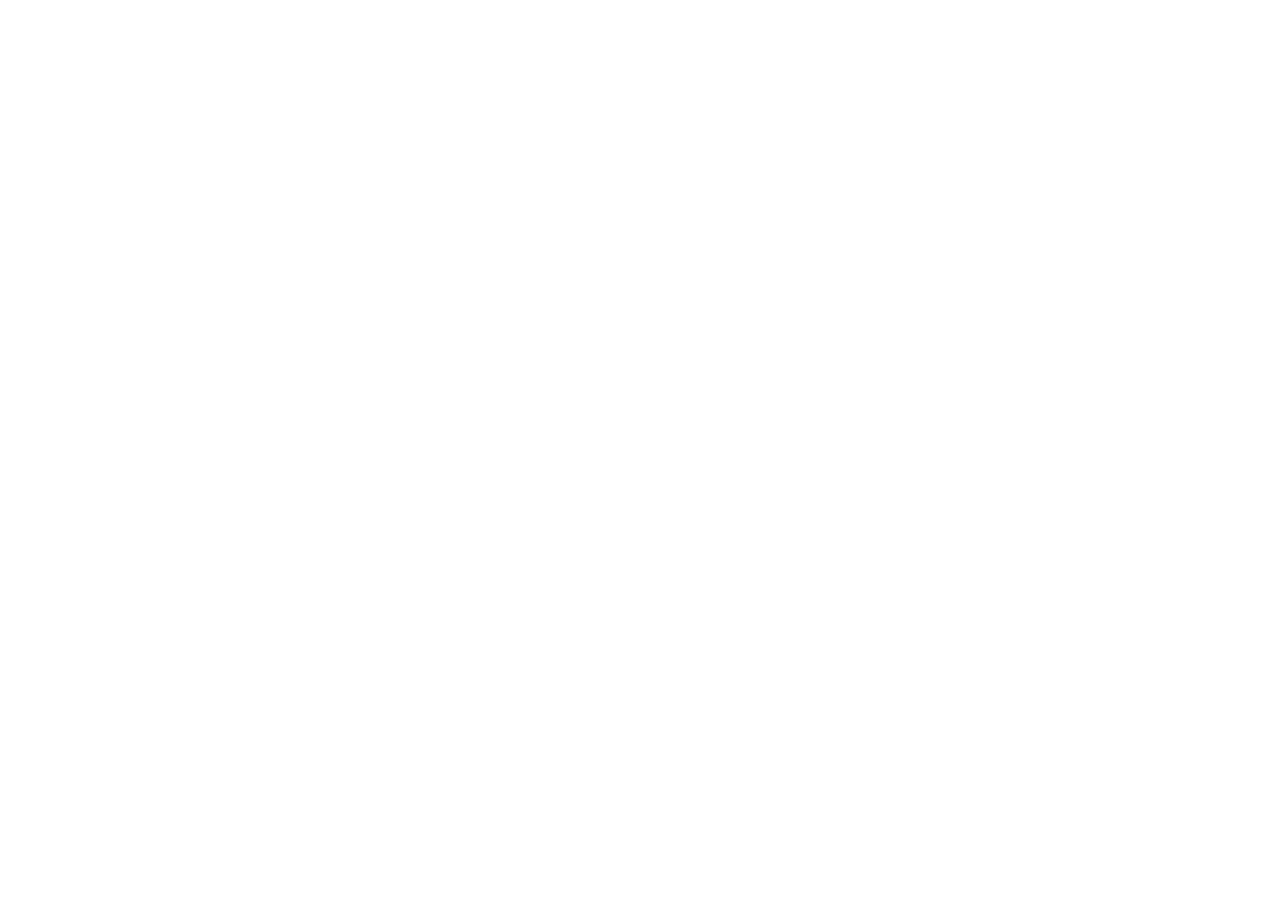
==== index.html @ 8705aab5 "first commit" ====
<!DOCTYPE html>
<html lang="en">
<head>
    <meta charset="UTF-8">
    <meta name="viewport" content="width=device-width, initial-scale=1.0">
    <title>HomeWork1</title>
</head>
<body>
    
</body>
</html>
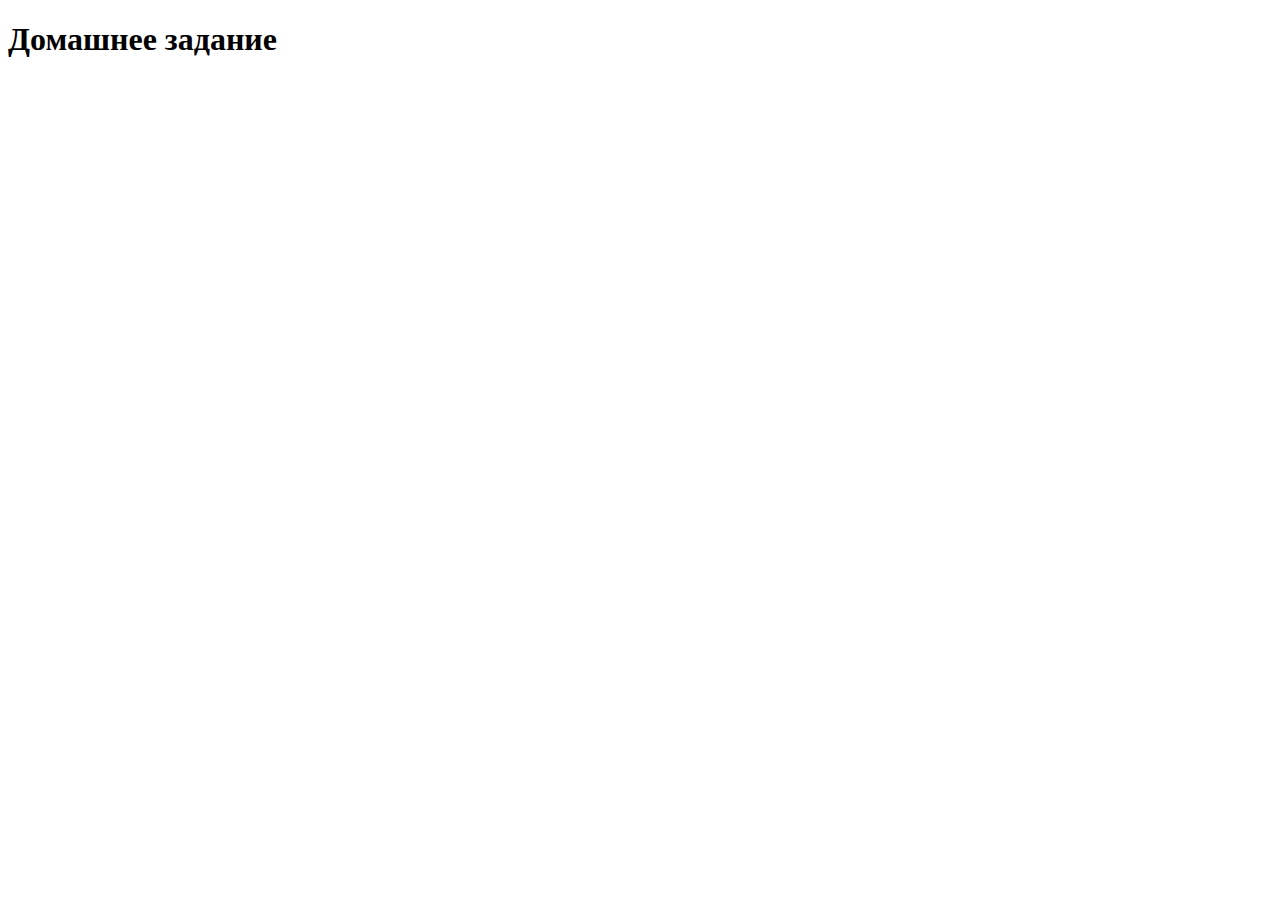
==== commit 201de04c: "Changed the file index.html" ====
--- a/index.html
+++ b/index.html
@@ -6,6 +6,6 @@
     <title>HomeWork1</title>
 </head>
 <body>
-    
+    <h1>Домашнее задание </h1>
 </body>
 </html>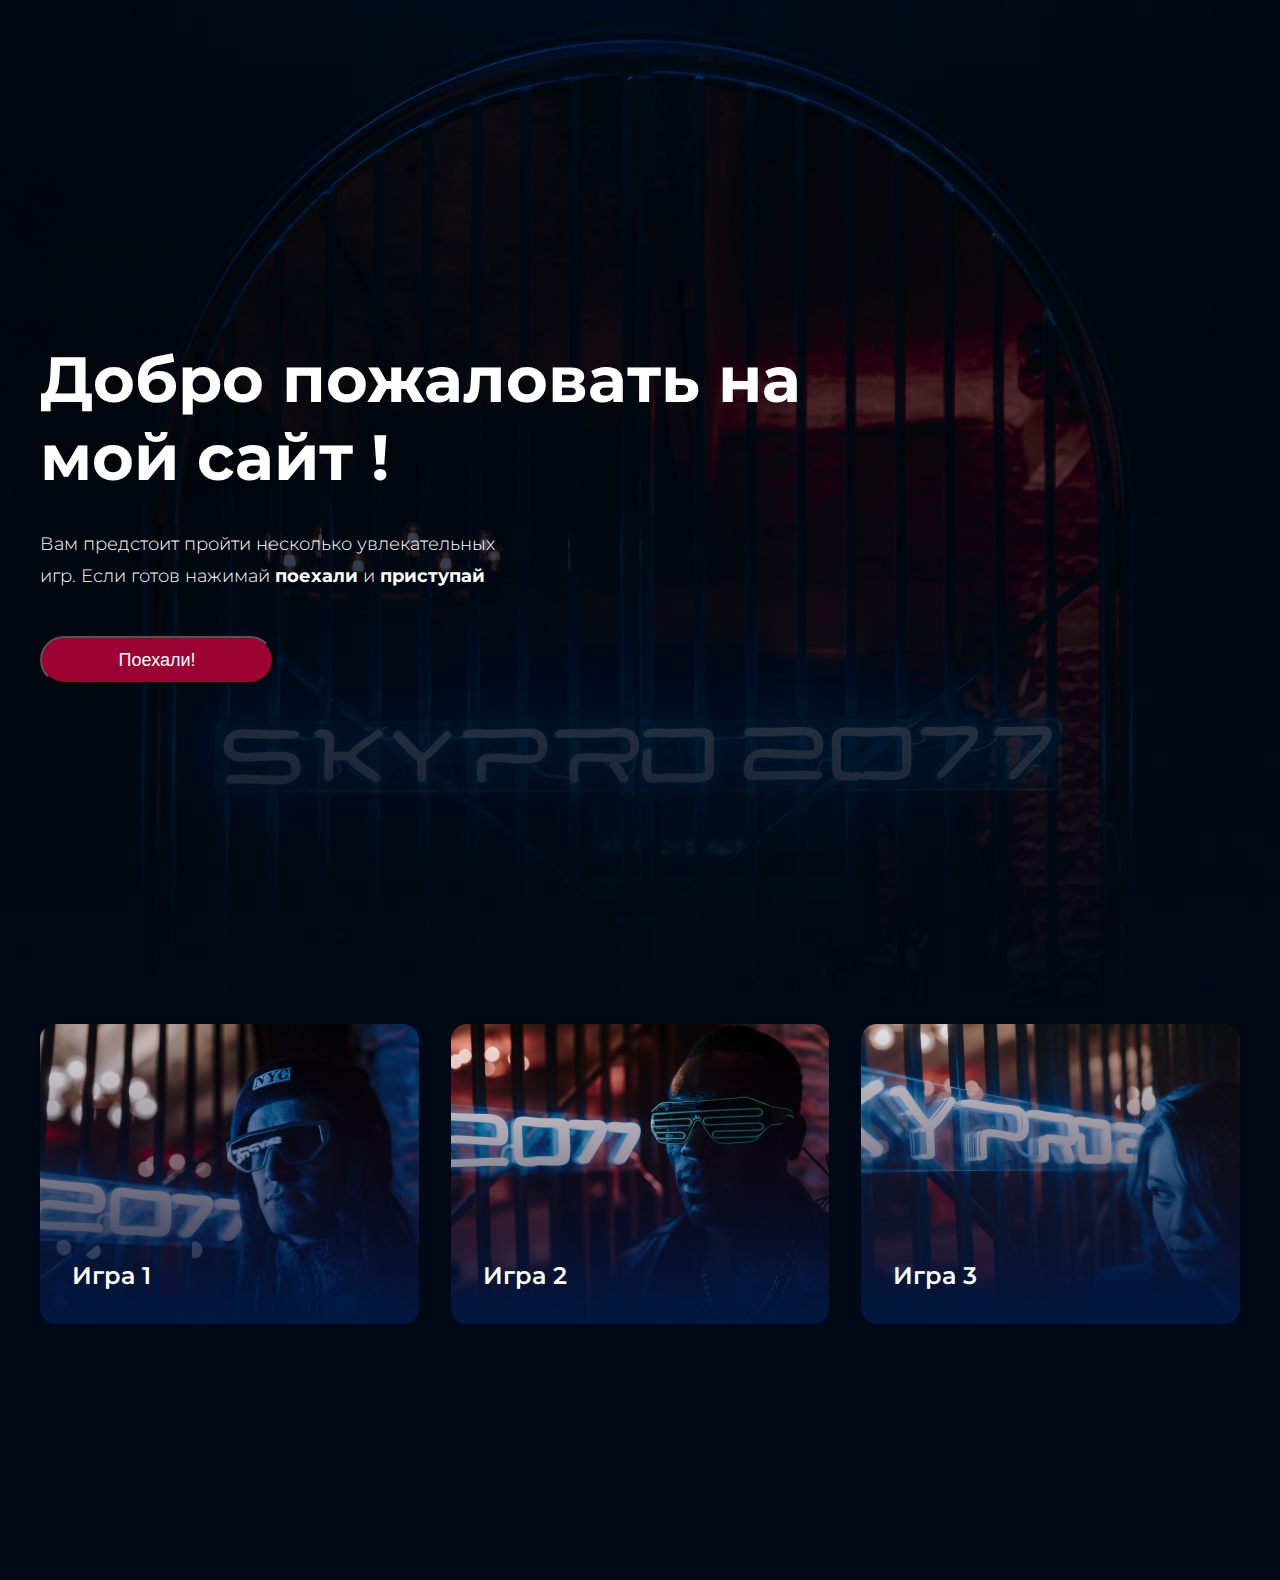
==== commit 74461b48: "Готовый проект" ====
--- a/index.html
+++ b/index.html
@@ -1,11 +1,48 @@
 <!DOCTYPE html>
 <html lang="en">
-<head>
-    <meta charset="UTF-8">
-    <meta name="viewport" content="width=device-width, initial-scale=1.0">
-    <title>HomeWork1</title>
-</head>
-<body>
-    <h1>Домашнее задание </h1>
-</body>
-</html>+  <head>
+    <meta charset="UTF-8" />
+    <meta name="viewport" content="width=device-width, initial-scale=1.0" />
+    <title>HW-1</title>
+    <link rel="preconnect" href="https://fonts.googleapis.com" />
+    <link rel="preconnect" href="https://fonts.gstatic.com" crossorigin />
+    <link
+      href="https://fonts.googleapis.com/css2?family=Montserrat:wght@300;400;600;700&display=swap"
+      rel="stylesheet"
+    />
+    <link rel="stylesheet" href="style.css" />
+  </head>
+  <body>
+    <header class="header center">
+      <h1 class="header__title">Добро пожаловать на мой сайт !</h1>
+      <p class="header__text">
+        Вам предстоит пройти несколько увлекательных игр. Если готов нажимай
+        <a class="header__text-link" href="#">поехали</a> и
+        <a class="header__text-link" href="#">приступай</a>
+      </p>
+      <button class="header__buttom">Поехали!</button>
+    </header>
+    <main class="main center">
+      <div class="main__img-box">
+        <div class="main__img-first">Игра 1</div>
+        <div class="main__img-second">Игра 2</div>
+        <div class="main__img-third">Игра 3</div>
+        <!-- <img
+          class="main__img"
+          src="img/MainCarts/Play1.png"
+          alt="Картинка первая"
+        />
+        <img
+          class="main__img"
+          src="img/MainCarts/Play2.png"
+          alt="Картинка вторая"
+        />
+        <img
+          class="main__img"
+          src="img/MainCarts/Play3.png"
+          alt="Картинка третья"
+        /> -->
+      </div>
+    </main>
+  </body>
+</html>
--- a/style.css
+++ b/style.css
@@ -0,0 +1,122 @@
+* {
+  margin: 0;
+  padding: 0;
+}
+
+a {
+  text-decoration: none;
+}
+
+body {
+  font-family: "Montserrat", sans-serif;
+}
+
+.center {
+  padding-left: calc(50% - 600px);
+  padding-right: calc(50% - 600px);
+}
+
+.header {
+  height: 1024px;
+  background-image: url(img/HeaderBackGround.jpg);
+  background-position: center;
+  background-size: cover;
+  background-repeat: no-repeat;
+  display: flex;
+  flex-direction: column;
+  justify-content: center;
+}
+.header__title {
+  color: #fff;
+  font-size: 64px;
+  font-weight: 700;
+  width: 778px;
+  padding-bottom: 32px;
+}
+.header__text {
+  color: #fff;
+  font-size: 18px;
+  font-weight: 300;
+  line-height: 32px;
+  width: 481px;
+  padding-bottom: 44px;
+}
+.header__text-link {
+  color: white;
+  font-weight: bold;
+}
+.header__buttom {
+  width: 234.063px;
+  height: 48.603px;
+  border-radius: 30px;
+  background: #9c0332;
+  color: #fff;
+  font-size: 18px;
+  font-weight: 400;
+}
+
+.main {
+  height: 556px;
+  background-image: url(img/MainBackGround.jpg);
+  background-position: center;
+  background-size: cover;
+  background-repeat: no-repeat;
+}
+.main__img-box {
+  display: flex;
+  gap: 32px;
+}
+.main__img-first {
+  width: 379px;
+  height: 300px;
+  display: flex;
+  box-sizing: border-box;
+  padding-left: 32px;
+  padding-bottom: 32px;
+  flex-direction: column;
+  justify-content: flex-end;
+  background-image: url(img/MainCarts/Play1.png);
+  background-position: center;
+  background-size: cover;
+  background-repeat: no-repeat;
+  color: #fff;
+  font-size: 24px;
+  font-weight: 600;
+  line-height: 32px; /* 133.333% */
+}
+.main__img-second {
+  width: 379px;
+  height: 300px;
+  display: flex;
+  box-sizing: border-box;
+  padding-left: 32px;
+  padding-bottom: 32px;
+  flex-direction: column;
+  justify-content: flex-end;
+  background-image: url(img/MainCarts/Play2.png);
+  background-position: center;
+  background-size: cover;
+  background-repeat: no-repeat;
+  color: #fff;
+  font-size: 24px;
+  font-weight: 600;
+  line-height: 32px; /* 133.333% */
+}
+.main__img-third {
+  width: 379px;
+  height: 300px;
+  display: flex;
+  box-sizing: border-box;
+  padding-left: 32px;
+  padding-bottom: 32px;
+  flex-direction: column;
+  justify-content: flex-end;
+  background-image: url(img/MainCarts/Play3.png);
+  background-position: center;
+  background-size: cover;
+  background-repeat: no-repeat;
+  color: #fff;
+  font-size: 24px;
+  font-weight: 600;
+  line-height: 32px; /* 133.333% */
+}/*# sourceMappingURL=style.css.map */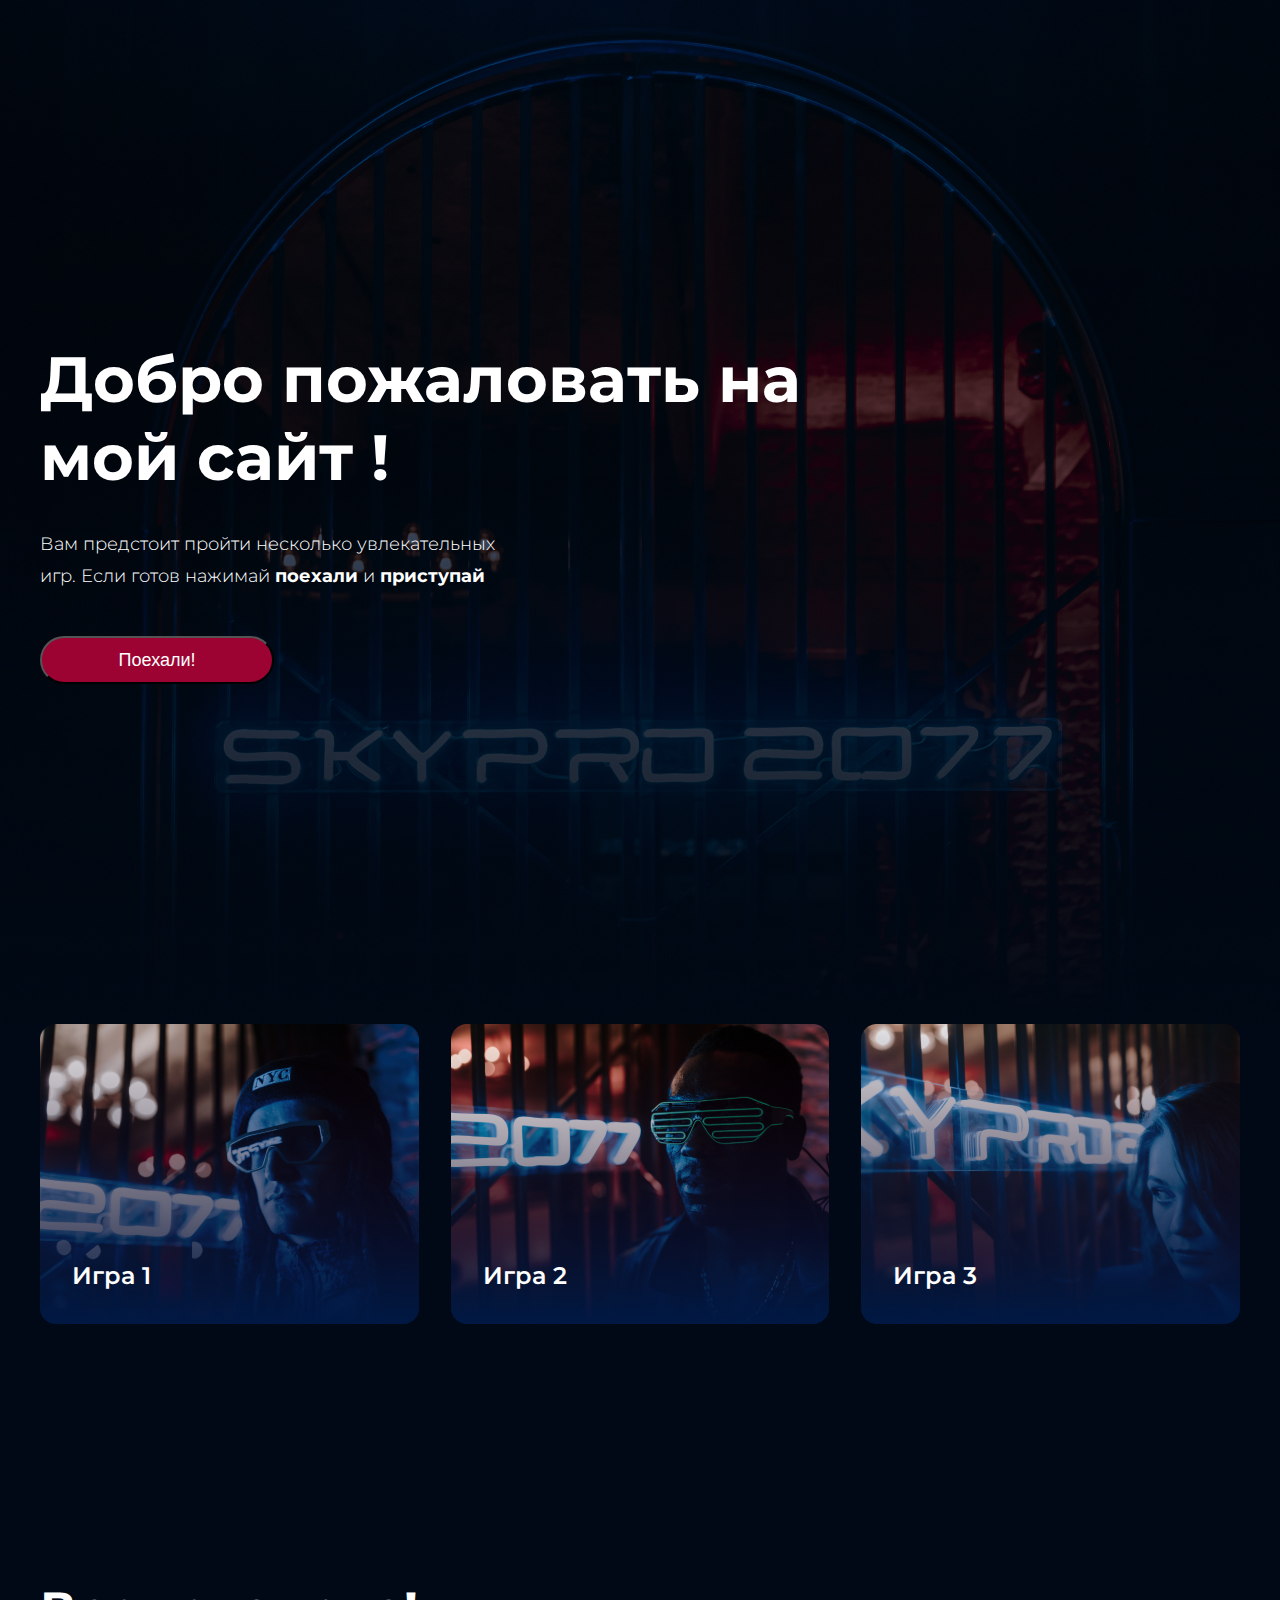
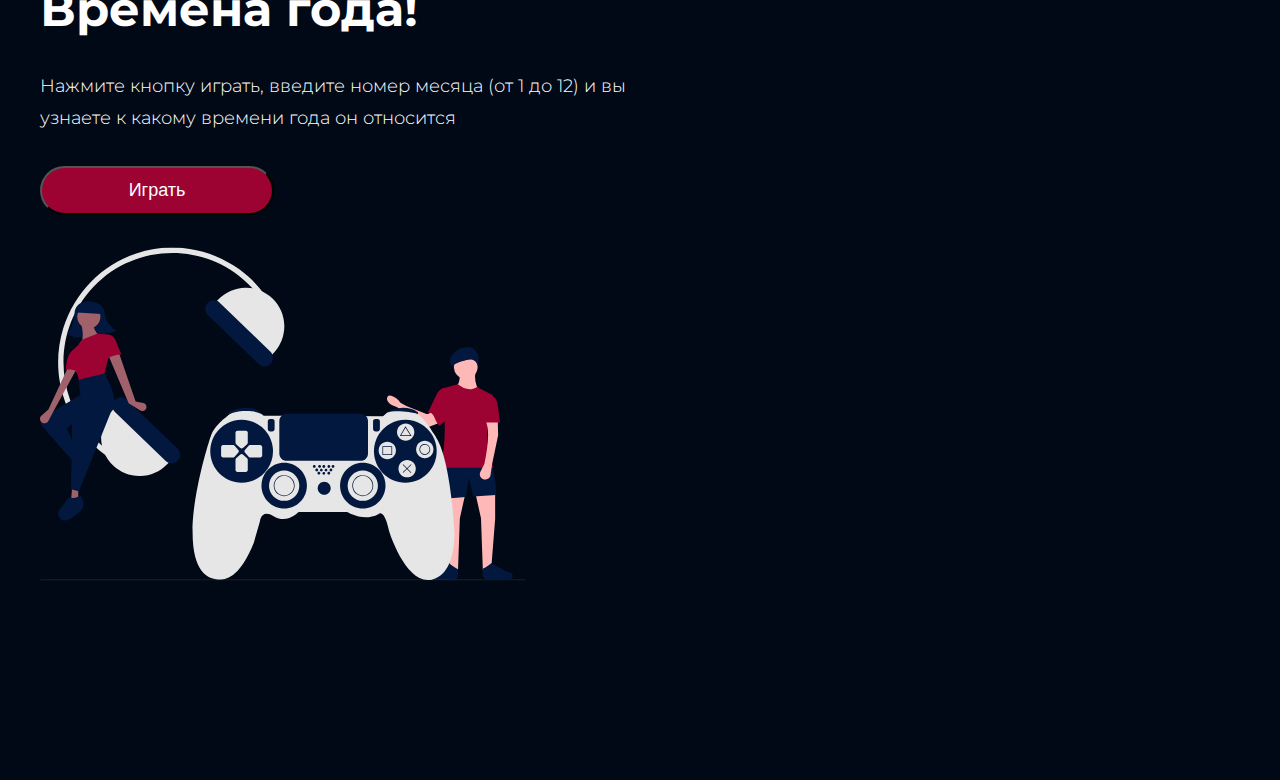
==== commit f12b169d: "Домашнее задание 5" ====
--- a/index.html
+++ b/index.html
@@ -27,22 +27,336 @@
         <div class="main__img-first">Игра 1</div>
         <div class="main__img-second">Игра 2</div>
         <div class="main__img-third">Игра 3</div>
-        <!-- <img
-          class="main__img"
-          src="img/MainCarts/Play1.png"
-          alt="Картинка первая"
-        />
-        <img
-          class="main__img"
-          src="img/MainCarts/Play2.png"
-          alt="Картинка вторая"
-        />
-        <img
-          class="main__img"
-          src="img/MainCarts/Play3.png"
-          alt="Картинка третья"
-        /> -->
       </div>
     </main>
+    <section class="middle center">
+      <div class="middle__box">
+        <h2 class="middle__box-header">Времена года!</h2>
+        <p class="middle__box-text">
+          Нажмите кнопку играть, введите номер месяца (от 1 до 12) и вы <br />
+          узнаете к какому времени года он относится
+        </p>
+        <button class="header__buttom">Играть</button>
+        <div class="middle__img">
+          <svg
+            width="485"
+            height="334"
+            viewBox="0 0 485 334"
+            fill="none"
+            xmlns="http://www.w3.org/2000/svg"
+          >
+            <g clip-path="url(#clip0_700_26)">
+              <path
+                d="M416.377 139.54C423.062 146.577 430.52 147.7 438.752 142.909C435.298 137.353 434.475 131.309 435.396 124.942H419.36C420.071 130.537 419.88 135.746 416.377 139.54Z"
+                fill="#FFB8B8"
+              />
+              <path
+                d="M442.854 323.699L451.431 319.208L455.16 271.671V246.592L435.396 246.218L440.989 271.297L442.854 323.699Z"
+                fill="#FFB8B8"
+              />
+              <path
+                d="M417.992 323.699L409.415 319.208L405.686 271.671V246.592L425.45 246.218L419.856 271.297L417.992 323.699Z"
+                fill="#FFB8B8"
+              />
+              <path
+                d="M404.817 251.832L425.7 249.961L429.056 230.871L433.158 249.587L455.906 248.089C456.403 238.994 455.141 229.634 452.177 220.016L402.206 218.893L404.817 251.832Z"
+                fill="#03183F"
+              />
+              <path
+                d="M383.111 180.14L357.991 160.724C357.73 160.523 357.443 160.358 357.138 160.233L353.487 158.742C350.555 157.545 344.969 153.561 347.693 149.46C349.89 146.153 358.297 152.077 359.331 154.271C359.658 154.962 360.194 155.531 360.863 155.898L365.968 158.706C366.092 158.774 366.22 158.835 366.351 158.888L385.787 166.795C386.326 167.015 386.909 167.102 387.488 167.049C388.067 166.997 388.625 166.806 389.116 166.494L392.639 164.251C393.141 163.932 393.712 163.74 394.304 163.693C394.896 163.645 395.49 163.743 396.036 163.978C396.581 164.213 397.062 164.577 397.435 165.041C397.809 165.504 398.065 166.051 398.18 166.636L399.344 172.535C399.512 173.385 399.375 174.266 398.957 175.024C398.539 175.781 397.868 176.366 397.062 176.675L386.641 180.661C386.058 180.885 385.427 180.954 384.808 180.863C384.19 180.772 383.606 180.523 383.111 180.14Z"
+                fill="#FFB8B8"
+              />
+              <path
+                d="M387.777 165.994C394.732 164.122 394.002 173.875 399.308 178.67L409.741 170.403L403.698 141.037C402.077 141.502 400.585 142.339 399.342 143.482C398.098 144.625 397.137 146.043 396.533 147.623L387.777 165.994Z"
+                fill="#9C0332"
+              />
+              <path
+                d="M400.715 220.765H453.296C444.786 197.747 445.615 174.074 452.86 149.95C452.982 149.549 452.961 149.118 452.8 148.732C452.639 148.346 452.349 148.028 451.98 147.833L436.887 139.915C430.963 143.784 424.596 142.595 417.869 137.294L401.46 141.786C405.927 168.713 406.054 195.087 400.715 220.765Z"
+                fill="#9C0332"
+              />
+              <path
+                d="M413.862 332.491L391.95 333.423C390.996 333.464 390.06 333.149 389.324 332.539C388.587 331.928 388.102 331.066 387.96 330.118C387.818 329.161 388.036 328.184 388.574 327.381C389.111 326.577 389.928 326.003 390.865 325.773L394.582 324.858L409.19 316.36C411.354 318.609 414.334 320.511 417.977 322.131L418.02 328.106C418.028 329.235 417.599 330.323 416.824 331.141C416.048 331.959 414.986 332.443 413.862 332.491Z"
+                fill="#03183F"
+              />
+              <path
+                d="M484.783 333.5H0.176254V332.298H485L484.783 333.5Z"
+                fill="#3F3D56"
+                fill-opacity="0.4"
+              />
+              <path
+                d="M446.801 332.157L468.714 333.089C469.668 333.13 470.604 332.815 471.34 332.204C472.077 331.594 472.562 330.732 472.704 329.784C472.846 328.827 472.628 327.85 472.09 327.047C471.553 326.243 470.736 325.669 469.799 325.439L466.082 324.524L451.474 316.026C449.31 318.275 446.33 320.177 442.687 321.797L442.644 327.772C442.636 328.901 443.065 329.989 443.84 330.807C444.616 331.625 445.677 332.109 446.801 332.157Z"
+                fill="#03183F"
+              />
+              <path
+                d="M425.7 131.68C432.291 131.68 437.633 126.317 437.633 119.702C437.633 113.087 432.291 107.724 425.7 107.724C419.109 107.724 413.767 113.087 413.767 119.702C413.767 126.317 419.109 131.68 425.7 131.68Z"
+                fill="#FFB8B8"
+              />
+              <path
+                d="M444.346 217.022L440.403 224.716C440.056 225.395 439.855 226.14 439.814 226.903C439.774 227.665 439.895 228.428 440.169 229.14C440.443 229.852 440.864 230.498 441.404 231.036C441.945 231.573 442.592 231.989 443.305 232.257C444.058 232.541 444.866 232.652 445.668 232.581C446.47 232.511 447.246 232.261 447.939 231.85C448.633 231.438 449.225 230.877 449.674 230.206C450.122 229.535 450.416 228.771 450.532 227.972L452.177 216.648L458.144 188.2L457.771 173.977H445.838C449.908 184.556 447.889 200.16 444.346 217.022Z"
+                fill="#FFB8B8"
+              />
+              <path
+                d="M443.973 175.474H460.008L457.681 157.822C457.365 155.428 456.457 153.152 455.04 151.201C453.622 149.25 451.741 147.686 449.567 146.652L443.973 175.474Z"
+                fill="#9C0332"
+              />
+              <path
+                d="M438.387 113.104C438.625 111.504 438.525 109.872 438.093 108.313C437.661 106.755 436.906 105.305 435.879 104.058C433.843 101.64 430.43 99.6609 424.768 100.595C412.415 102.632 408.853 112.954 410.063 115.55C411.273 118.146 414.983 124.164 414.983 124.164C414.983 124.164 412.26 118.207 415.215 116.994C418.17 115.782 429.605 111.005 433.597 113.157C434.726 113.726 435.686 114.586 436.377 115.649C437.068 116.711 437.466 117.939 437.531 119.206L438.387 113.104Z"
+                fill="#03183F"
+              />
+              <path
+                d="M234.139 63.2548L229.341 65.6983C223.815 54.776 216.493 44.867 207.685 36.3878C164.426 -5.35464 95.3993 -3.98991 53.812 39.43C12.2248 82.8499 13.5844 152.134 56.8429 193.877C65.0762 201.838 74.5085 208.445 84.7924 213.457L82.4453 218.316C66.1449 210.372 51.9618 198.649 41.0677 184.115C30.1737 169.581 22.8815 152.653 19.7936 134.731C16.7058 116.809 17.9109 98.4071 23.3094 81.045C28.708 63.6829 38.145 47.8594 50.8407 34.8818C63.5364 21.9042 79.1264 12.1451 96.3226 6.41078C113.519 0.676456 131.828 -0.868477 149.736 1.90363C167.645 4.67573 184.64 11.6853 199.316 22.3532C213.992 33.0211 225.928 47.041 234.139 63.2548Z"
+                fill="#E6E6E6"
+              />
+              <path
+                d="M71.8174 163.721C64.7602 171.089 60.9081 180.97 61.1087 191.189C61.3092 201.407 65.5459 211.128 72.8867 218.211C80.2275 225.295 90.0711 229.161 100.252 228.96C110.433 228.759 120.117 224.506 127.174 217.138L133.784 210.237L78.4273 156.82L71.8174 163.721Z"
+                fill="#E6E6E6"
+              />
+              <path
+                d="M74.7183 152.9C73.1474 154.544 72.2903 156.746 72.335 159.024C72.3797 161.301 73.3225 163.467 74.9566 165.048L125.73 214.042C127.366 215.621 129.561 216.483 131.831 216.438C134.1 216.393 136.259 215.445 137.832 213.802C139.406 212.16 140.264 209.957 140.22 207.679C140.175 205.401 139.23 203.234 137.594 201.655L86.8206 152.661C85.1829 151.084 82.989 150.224 80.7201 150.269C78.4513 150.314 76.2928 151.26 74.7183 152.9Z"
+                fill="#03183F"
+              />
+              <path
+                d="M227.001 112.912L233.611 106.011C240.668 98.6427 244.52 88.7624 244.32 78.5435C244.119 68.3246 239.883 58.6042 232.542 51.5206C228.907 48.0132 224.619 45.2588 219.924 43.4145C215.229 41.5703 210.218 40.6723 205.176 40.772C194.996 40.9733 185.311 45.2258 178.254 52.5939L171.644 59.4952L227.001 112.912Z"
+                fill="#E6E6E6"
+              />
+              <path
+                d="M167.596 55.9295C166.025 57.5734 165.168 59.7755 165.213 62.0528C165.258 64.3301 166.2 66.4966 167.835 68.0771L218.608 117.071C220.245 118.648 222.438 119.509 224.707 119.463C226.976 119.417 229.133 118.469 230.706 116.827C232.278 115.186 233.137 112.984 233.093 110.707C233.049 108.43 232.106 106.264 230.472 104.684L179.699 55.6903C178.061 54.1135 175.867 53.2533 173.598 53.2981C171.329 53.343 169.171 54.2893 167.596 55.9295Z"
+                fill="#03183F"
+              />
+              <path
+                d="M189.014 169.153V165.173C189.014 165.173 206.32 155.402 220.381 165.173V168.791L189.014 169.153Z"
+                fill="#03183F"
+              />
+              <path
+                d="M346.569 169.153V165.173C346.569 165.173 363.875 155.402 377.936 165.173V168.791L346.569 169.153Z"
+                fill="#03183F"
+              />
+              <path
+                d="M240.932 168.792H223.986C223.986 168.792 219.66 163.725 205.239 164.087C190.817 164.449 187.933 168.792 187.933 168.792C187.933 168.792 173.692 178.381 170.447 190.324C170.447 190.324 152.961 242.977 152.6 284.232C152.24 325.487 168.103 331.277 176.396 332.362C184.688 333.448 199.47 332.001 213.891 295.45L220.021 274.099C220.021 274.099 221.102 261.433 234.082 269.395C247.061 277.356 258.598 265.052 258.598 265.052H307.271C307.271 265.052 323.495 275.185 338.277 267.224C338.277 267.224 344.045 259.624 349.453 285.318C349.453 285.318 366.038 338.153 391.636 332.724C417.234 327.296 414.35 283.146 414.35 283.146C414.35 283.146 410.925 215.655 396.864 191.771C396.864 191.771 383.344 166.982 374.33 165.896C374.33 165.896 354.861 162.278 347.29 165.535L342.964 169.153L240.932 168.792Z"
+                fill="#E6E6E6"
+              />
+              <path
+                d="M201.633 235.74C218.957 235.74 233 221.644 233 204.256C233 186.868 218.957 172.772 201.633 172.772C184.31 172.772 170.266 186.868 170.266 204.256C170.266 221.644 184.31 235.74 201.633 235.74Z"
+                fill="#03183F"
+              />
+              <path
+                d="M365.317 235.74C382.64 235.74 396.684 221.644 396.684 204.256C396.684 186.868 382.64 172.772 365.317 172.772C347.994 172.772 333.95 186.868 333.95 204.256C333.95 221.644 347.994 235.74 365.317 235.74Z"
+                fill="#03183F"
+              />
+              <path
+                d="M207.099 197.235L202.917 200.948C202.563 201.261 202.107 201.434 201.635 201.434C201.163 201.434 200.707 201.261 200.353 200.948L196.164 197.235C195.959 197.054 195.795 196.832 195.682 196.582C195.568 196.333 195.509 196.062 195.508 195.788V185.572C195.509 185.056 195.713 184.562 196.077 184.198C196.441 183.833 196.934 183.629 197.447 183.629H205.83C206.343 183.628 206.836 183.832 207.2 184.195C207.564 184.559 207.769 185.053 207.77 185.568V195.781C207.767 196.057 207.706 196.33 207.591 196.581C207.475 196.832 207.307 197.055 207.099 197.235Z"
+                fill="#E6E6E6"
+              />
+              <path
+                d="M207.099 211.273L202.917 207.564C202.563 207.251 202.107 207.078 201.635 207.078C201.163 207.078 200.707 207.251 200.353 207.564L196.164 211.277C195.959 211.458 195.795 211.68 195.682 211.93C195.568 212.179 195.509 212.45 195.508 212.724V222.929C195.507 223.445 195.71 223.939 196.072 224.304C196.435 224.669 196.927 224.875 197.44 224.876H205.83C206.343 224.877 206.836 224.673 207.2 224.309C207.564 223.946 207.769 223.452 207.77 222.936V212.728C207.767 212.451 207.706 212.179 207.591 211.928C207.475 211.677 207.307 211.454 207.099 211.273Z"
+                fill="#E6E6E6"
+              />
+              <path
+                d="M194.642 209.749L198.341 205.544C198.653 205.189 198.825 204.731 198.825 204.258C198.825 203.784 198.653 203.327 198.341 202.971L194.642 198.766C194.462 198.561 194.24 198.396 193.991 198.282C193.743 198.169 193.473 198.109 193.2 198.108H183.033C182.519 198.109 182.027 198.314 181.664 198.679C181.301 199.044 181.097 199.539 181.097 200.055V208.468C181.096 208.984 181.299 209.478 181.661 209.843C182.024 210.209 182.516 210.414 183.029 210.415H193.204C193.477 210.412 193.746 210.351 193.994 210.237C194.242 210.122 194.463 209.956 194.642 209.749Z"
+                fill="#E6E6E6"
+              />
+              <path
+                d="M208.628 209.749L204.936 205.541C204.623 205.186 204.451 204.728 204.451 204.254C204.451 203.78 204.623 203.323 204.936 202.968L208.635 198.763C208.815 198.557 209.037 198.392 209.286 198.278C209.534 198.165 209.804 198.106 210.077 198.104H220.244C220.758 198.103 221.25 198.307 221.614 198.671C221.978 199.034 222.183 199.528 222.184 200.044V208.465C222.185 208.98 221.982 209.475 221.619 209.84C221.257 210.205 220.765 210.411 220.251 210.412H210.081C209.805 210.411 209.534 210.352 209.283 210.238C209.032 210.124 208.809 209.957 208.628 209.749Z"
+                fill="#E6E6E6"
+              />
+              <path
+                d="M244.177 261.433C256.721 261.433 266.89 251.226 266.89 238.635C266.89 226.044 256.721 215.836 244.177 215.836C231.632 215.836 221.463 226.044 221.463 238.635C221.463 251.226 231.632 261.433 244.177 261.433Z"
+                fill="#03183F"
+              />
+              <path
+                d="M322.774 261.433C335.318 261.433 345.488 251.226 345.488 238.635C345.488 226.044 335.318 215.836 322.774 215.836C310.229 215.836 300.06 226.044 300.06 238.635C300.06 251.226 310.229 261.433 322.774 261.433Z"
+                fill="#03183F"
+              />
+              <path
+                d="M244.177 253.834C252.54 253.834 259.319 247.029 259.319 238.635C259.319 230.241 252.54 223.436 244.177 223.436C235.814 223.436 229.034 230.241 229.034 238.635C229.034 247.029 235.814 253.834 244.177 253.834Z"
+                fill="#E6E6E6"
+              />
+              <path
+                d="M244.177 249.129C242.109 249.129 240.087 248.514 238.368 247.361C236.648 246.208 235.308 244.569 234.517 242.651C233.726 240.733 233.519 238.623 233.922 236.587C234.325 234.552 235.321 232.682 236.783 231.214C238.246 229.746 240.109 228.747 242.137 228.342C244.165 227.937 246.267 228.145 248.178 228.939C250.088 229.733 251.721 231.078 252.87 232.804C254.019 234.53 254.632 236.559 254.632 238.635C254.629 241.417 253.526 244.085 251.566 246.052C249.606 248.02 246.949 249.126 244.177 249.129ZM244.177 228.864C242.251 228.864 240.369 229.437 238.768 230.511C237.168 231.584 235.92 233.11 235.183 234.896C234.446 236.681 234.254 238.646 234.629 240.541C235.005 242.436 235.932 244.177 237.293 245.544C238.655 246.91 240.389 247.841 242.278 248.218C244.166 248.595 246.123 248.401 247.902 247.662C249.681 246.922 251.201 245.67 252.271 244.063C253.34 242.456 253.911 240.567 253.911 238.635C253.908 236.044 252.882 233.561 251.057 231.729C249.232 229.897 246.758 228.867 244.177 228.864Z"
+                fill="#03183F"
+              />
+              <path
+                d="M322.774 253.834C331.137 253.834 337.916 247.029 337.916 238.635C337.916 230.241 331.137 223.436 322.774 223.436C314.411 223.436 307.631 230.241 307.631 238.635C307.631 247.029 314.411 253.834 322.774 253.834Z"
+                fill="#E6E6E6"
+              />
+              <path
+                d="M322.774 249.129C320.706 249.129 318.684 248.514 316.965 247.361C315.246 246.208 313.905 244.569 313.114 242.651C312.323 240.733 312.116 238.623 312.519 236.587C312.923 234.552 313.918 232.682 315.381 231.214C316.843 229.746 318.706 228.747 320.734 228.342C322.762 227.937 324.864 228.145 326.775 228.939C328.685 229.733 330.318 231.078 331.467 232.804C332.616 234.53 333.229 236.559 333.229 238.635C333.226 241.417 332.124 244.085 330.163 246.052C328.203 248.019 325.546 249.126 322.774 249.129ZM322.774 228.864C320.848 228.864 318.966 229.437 317.366 230.511C315.765 231.584 314.517 233.11 313.78 234.896C313.043 236.681 312.851 238.646 313.226 240.541C313.602 242.436 314.529 244.177 315.89 245.544C317.252 246.91 318.986 247.841 320.875 248.218C322.763 248.595 324.72 248.401 326.499 247.662C328.278 246.922 329.798 245.67 330.868 244.063C331.937 242.456 332.508 240.567 332.508 238.635C332.505 236.044 331.479 233.561 329.654 231.729C327.829 229.897 325.355 228.867 322.774 228.864Z"
+                fill="#03183F"
+              />
+              <path
+                d="M284.196 247.682C287.78 247.682 290.686 244.765 290.686 241.168C290.686 237.57 287.78 234.654 284.196 234.654C280.612 234.654 277.707 237.57 277.707 241.168C277.707 244.765 280.612 247.682 284.196 247.682Z"
+                fill="#03183F"
+              />
+              <path
+                d="M274.278 220.848C275.06 220.848 275.695 220.212 275.695 219.426C275.695 218.641 275.06 218.004 274.278 218.004C273.495 218.004 272.861 218.641 272.861 219.426C272.861 220.212 273.495 220.848 274.278 220.848Z"
+                fill="#03183F"
+              />
+              <path
+                d="M279.585 220.848C280.367 220.848 281.002 220.212 281.002 219.426C281.002 218.641 280.367 218.004 279.585 218.004C278.802 218.004 278.168 218.641 278.168 219.426C278.168 220.212 278.802 220.848 279.585 220.848Z"
+                fill="#03183F"
+              />
+              <path
+                d="M278.878 227.597C279.661 227.597 280.295 226.961 280.295 226.175C280.295 225.39 279.661 224.753 278.878 224.753C278.096 224.753 277.461 225.39 277.461 226.175C277.461 226.961 278.096 227.597 278.878 227.597Z"
+                fill="#03183F"
+              />
+              <path
+                d="M283.836 227.778C284.632 227.778 285.278 227.13 285.278 226.331C285.278 225.531 284.632 224.883 283.836 224.883C283.039 224.883 282.394 225.531 282.394 226.331C282.394 227.13 283.039 227.778 283.836 227.778Z"
+                fill="#03183F"
+              />
+              <path
+                d="M288.786 227.597C289.568 227.597 290.203 226.961 290.203 226.175C290.203 225.39 289.568 224.753 288.786 224.753C288.003 224.753 287.369 225.39 287.369 226.175C287.369 226.961 288.003 227.597 288.786 227.597Z"
+                fill="#03183F"
+              />
+              <path
+                d="M276.755 224.402C277.537 224.402 278.172 223.765 278.172 222.98C278.172 222.194 277.537 221.558 276.755 221.558C275.972 221.558 275.338 222.194 275.338 222.98C275.338 223.765 275.972 224.402 276.755 224.402Z"
+                fill="#03183F"
+              />
+              <path
+                d="M281.312 224.521C282.108 224.521 282.754 223.873 282.754 223.074C282.754 222.274 282.108 221.626 281.312 221.626C280.515 221.626 279.87 222.274 279.87 223.074C279.87 223.873 280.515 224.521 281.312 224.521Z"
+                fill="#03183F"
+              />
+              <path
+                d="M285.999 224.521C286.795 224.521 287.441 223.873 287.441 223.074C287.441 222.274 286.795 221.626 285.999 221.626C285.202 221.626 284.557 222.274 284.557 223.074C284.557 223.873 285.202 224.521 285.999 224.521Z"
+                fill="#03183F"
+              />
+              <path
+                d="M290.909 224.402C291.692 224.402 292.326 223.765 292.326 222.98C292.326 222.194 291.692 221.558 290.909 221.558C290.127 221.558 289.493 222.194 289.493 222.98C289.493 223.765 290.127 224.402 290.909 224.402Z"
+                fill="#03183F"
+              />
+              <path
+                d="M283.836 220.903C284.632 220.903 285.278 220.254 285.278 219.455C285.278 218.656 284.632 218.008 283.836 218.008C283.039 218.008 282.394 218.656 282.394 219.455C282.394 220.254 283.039 220.903 283.836 220.903Z"
+                fill="#03183F"
+              />
+              <path
+                d="M288.883 220.903C289.68 220.903 290.325 220.254 290.325 219.455C290.325 218.656 289.68 218.008 288.883 218.008C288.087 218.008 287.441 218.656 287.441 219.455C287.441 220.254 288.087 220.903 288.883 220.903Z"
+                fill="#03183F"
+              />
+              <path
+                d="M293.033 220.848C293.815 220.848 294.45 220.212 294.45 219.426C294.45 218.641 293.815 218.004 293.033 218.004C292.25 218.004 291.616 218.641 291.616 219.426C291.616 220.212 292.25 220.848 293.033 220.848Z"
+                fill="#03183F"
+              />
+              <path
+                d="M230.296 171.876C229.629 171.877 228.99 172.143 228.518 172.616C228.046 173.089 227.781 173.731 227.78 174.401V182C227.781 182.67 228.046 183.312 228.518 183.785C228.99 184.258 229.629 184.524 230.296 184.525H232.099C232.765 184.524 233.405 184.258 233.876 183.785C234.348 183.312 234.613 182.67 234.614 182V174.401C234.613 173.731 234.348 173.089 233.876 172.616C233.405 172.143 232.765 171.877 232.099 171.876H230.296Z"
+                fill="#03183F"
+              />
+              <path
+                d="M335.573 171.876C334.906 171.876 334.266 172.143 333.795 172.616C333.323 173.089 333.058 173.731 333.057 174.401V182C333.058 182.67 333.323 183.312 333.795 183.785C334.266 184.258 334.906 184.524 335.573 184.525H337.375C338.042 184.524 338.682 184.258 339.153 183.785C339.625 183.312 339.89 182.67 339.891 182V174.401C339.89 173.731 339.625 173.089 339.153 172.616C338.682 172.143 338.042 171.876 337.375 171.876H335.573Z"
+                fill="#03183F"
+              />
+              <path
+                d="M365.678 193.761C370.457 193.761 374.331 189.873 374.331 185.076C374.331 180.279 370.457 176.391 365.678 176.391C360.899 176.391 357.025 180.279 357.025 185.076C357.025 189.873 360.899 193.761 365.678 193.761Z"
+                fill="#E6E6E6"
+              />
+              <path
+                d="M347.29 212.217C352.069 212.217 355.943 208.329 355.943 203.532C355.943 198.736 352.069 194.847 347.29 194.847C342.511 194.847 338.637 198.736 338.637 203.532C338.637 208.329 342.511 212.217 347.29 212.217Z"
+                fill="#E6E6E6"
+              />
+              <path
+                d="M384.786 211.132C389.565 211.132 393.439 207.243 393.439 202.447C393.439 197.65 389.565 193.761 384.786 193.761C380.007 193.761 376.133 197.65 376.133 202.447C376.133 207.243 380.007 211.132 384.786 211.132Z"
+                fill="#E6E6E6"
+              />
+              <path
+                d="M367.12 230.312C371.899 230.312 375.773 226.423 375.773 221.626C375.773 216.83 371.899 212.941 367.12 212.941C362.341 212.941 358.467 216.83 358.467 221.626C358.467 226.423 362.341 230.312 367.12 230.312Z"
+                fill="#E6E6E6"
+              />
+              <path
+                d="M246.61 166.809C244.677 166.812 242.823 167.584 241.456 168.956C240.089 170.328 239.32 172.189 239.318 174.129V206.518C239.32 208.458 240.089 210.319 241.456 211.691C242.823 213.063 244.677 213.835 246.61 213.838H320.7C322.634 213.835 324.487 213.063 325.855 211.691C327.222 210.319 327.991 208.458 327.993 206.518V174.129C327.991 172.189 327.222 170.328 325.855 168.956C324.487 167.584 322.634 166.812 320.7 166.809H246.61Z"
+                fill="#03183F"
+              />
+              <path
+                d="M371.556 189.057H359.822L365.487 179.31L371.556 189.057ZM361.078 188.333H370.255L365.508 180.71L361.078 188.333Z"
+                fill="#03183F"
+              />
+              <path
+                d="M352.158 207.875H342.423V199.19H352.158V207.875ZM343.144 207.151H351.437V199.913H343.144V207.151Z"
+                fill="#03183F"
+              />
+              <path
+                d="M384.786 207.875C383.717 207.875 382.671 207.556 381.782 206.96C380.892 206.363 380.199 205.516 379.79 204.524C379.38 203.532 379.273 202.441 379.482 201.388C379.691 200.335 380.206 199.367 380.962 198.608C381.718 197.849 382.682 197.332 383.731 197.123C384.78 196.913 385.867 197.021 386.856 197.431C387.844 197.842 388.689 198.538 389.283 199.431C389.877 200.323 390.194 201.373 390.194 202.446C390.193 203.886 389.622 205.265 388.608 206.283C387.595 207.301 386.22 207.873 384.786 207.875ZM384.786 197.742C383.859 197.742 382.953 198.018 382.182 198.535C381.411 199.052 380.811 199.787 380.456 200.646C380.101 201.506 380.008 202.452 380.189 203.364C380.37 204.277 380.816 205.115 381.472 205.773C382.127 206.431 382.963 206.879 383.872 207.061C384.781 207.242 385.723 207.149 386.58 206.793C387.436 206.437 388.168 205.834 388.683 205.06C389.198 204.286 389.473 203.377 389.473 202.446C389.472 201.199 388.977 200.003 388.099 199.121C387.22 198.24 386.029 197.743 384.786 197.742Z"
+                fill="#03183F"
+              />
+              <path
+                d="M363.229 217.299L362.719 217.811L370.831 225.953L371.341 225.442L363.229 217.299Z"
+                fill="#03183F"
+              />
+              <path
+                d="M371.016 217.293L362.725 225.256L363.223 225.779L371.515 217.816L371.016 217.293Z"
+                fill="#03183F"
+              />
+              <path
+                d="M76.6379 84.1163C56.9526 89.5636 35.3964 93.6643 27.6724 87.3026C31.9013 80.2361 34.3405 73.2711 34.5474 66.4326C34.594 63.3037 35.8566 60.3168 38.0659 58.1089C39.5285 56.6906 41.2939 55.6256 43.2281 54.9947C45.1622 54.3639 47.2141 54.1838 49.228 54.4682L54.3368 55.1878C54.5088 55.212 54.6799 55.2395 54.8501 55.2703C57.3022 55.7366 59.5473 56.962 61.2702 58.7744C62.9931 60.5868 64.1073 62.8953 64.4564 65.3758C65.5327 72.791 69.1522 79.2105 76.6379 84.1163Z"
+                fill="#03183F"
+              />
+              <path
+                d="M95.6268 154.467L103.28 156.051C103.864 156.171 104.415 156.422 104.891 156.783C105.367 157.144 105.757 157.607 106.033 158.138C106.309 158.669 106.463 159.256 106.485 159.854C106.507 160.453 106.395 161.049 106.159 161.599C105.931 162.131 105.591 162.607 105.163 162.995C104.736 163.383 104.229 163.674 103.68 163.849C103.13 164.023 102.549 164.077 101.976 164.006C101.404 163.935 100.853 163.742 100.362 163.439L88.6559 156.212L68.7724 109.295L79.071 106.305L95.6268 154.467Z"
+                fill="#A0616A"
+              />
+              <path
+                d="M41.1101 216.03L35.3156 217.722L30.9294 208.629L35.3897 206.296L41.1101 216.03Z"
+                fill="#A0616A"
+              />
+              <path
+                d="M38.1659 254.987L31.0562 253.097L32.1692 240.837L38.2878 241.215L38.1659 254.987Z"
+                fill="#A0616A"
+              />
+              <path
+                d="M38.9074 207.531L31.3772 212.505L2.41556 179.623C1.78735 178.91 1.32345 178.067 1.05686 177.153C0.790277 176.239 0.72756 175.278 0.873163 174.337C1.01877 173.397 1.36911 172.5 1.89929 171.71C2.42946 170.921 3.12643 170.259 3.94061 169.77L40.0197 148.132L45.5457 164.065L26.7592 181.76L38.9074 207.531Z"
+                fill="#03183F"
+              />
+              <path
+                d="M45.2488 224.743C45.23 224.767 45.2111 224.792 45.1921 224.817C44.7108 227.645 43.8656 230.225 41.9779 232.093C41.4183 233.359 40.4134 234.375 39.1552 234.945C37.8969 235.516 36.4734 235.601 35.1565 235.185C33.9146 234.792 32.8471 233.979 32.1366 232.884C31.4261 231.788 31.1168 230.479 31.2615 229.181L32.6686 216.557C36.044 215.778 38.6183 213.851 39.9213 210.103L43.2017 212.345C44.1725 213.004 44.9994 213.854 45.6321 214.843C46.2647 215.833 46.6898 216.942 46.8814 218.102C47.0729 219.262 47.027 220.449 46.7463 221.591C46.4656 222.733 45.9561 223.805 45.2488 224.743Z"
+                fill="#03183F"
+              />
+              <path
+                d="M48.8186 81.4129C55.2196 81.4129 60.4087 76.2045 60.4087 69.7796C60.4087 63.3547 55.2196 58.1463 48.8186 58.1463C42.4176 58.1463 37.2286 63.3547 37.2286 69.7796C37.2286 76.2045 42.4176 81.4129 48.8186 81.4129Z"
+                fill="#A0616A"
+              />
+              <path
+                d="M58.8556 88.3765L40.584 103.565L39.1609 97.3133L42.3501 92.4337C43.2352 87.6462 42.6638 82.3669 41.1429 76.767L53.0639 76.7779C53.5785 81.3033 55.3338 85.2511 58.8556 88.3765Z"
+                fill="#A0616A"
+              />
+              <path
+                d="M63.9998 128.219L39.333 135.76L37.414 126.955C32.7913 120.725 30.7818 115.038 33.8061 110.399L32.2842 103.416C36.6499 99.9654 40.083 96.4354 41.9681 92.7727L57.1447 86.8204L68.3016 87.5094L71.5961 98.5912L63.9998 128.219Z"
+                fill="#9C0332"
+              />
+              <path
+                d="M81.5239 107.544C76.2659 107.488 71.12 109.071 66.7958 112.074L68.3016 87.5094C69.83 87.7143 71.279 88.3151 72.5059 89.2526C73.7329 90.1901 74.6955 91.4321 75.2991 92.8564L81.5239 107.544Z"
+                fill="#9C0332"
+              />
+              <path
+                d="M38.8302 244.149L31.001 242.215L32.1534 175.443L42.6665 163.887L40.3132 149.237L38.7904 132.826L64.4704 126.435C73.1504 142.254 78.3968 156.637 70.7386 165.621L38.8302 244.149Z"
+                fill="#03183F"
+              />
+              <path
+                d="M37.032 266.694C36.9968 266.708 36.9617 266.722 36.9265 266.735C34.6531 269.385 32.1553 271.545 29.0149 272.305C27.6374 273.275 25.9523 273.701 24.2814 273.503C22.6105 273.305 21.0709 272.496 19.9564 271.231C18.9054 270.038 18.3001 268.515 18.244 266.923C18.1879 265.331 18.6845 263.77 19.6489 262.505L29.0222 250.211C33.0341 251.527 36.9283 251.139 40.6358 248.048L42.6568 252.459C43.2582 253.758 43.5894 255.167 43.6302 256.6C43.671 258.032 43.4206 259.458 42.8943 260.79C42.3679 262.123 41.5766 263.333 40.5687 264.348C39.5608 265.363 38.3574 266.162 37.032 266.694Z"
+                fill="#03183F"
+              />
+              <path
+                d="M8.43183 162.498L1.55987 168.404C0.989616 168.894 0.551842 169.52 0.287144 170.226C0.0224452 170.931 -0.060616 171.692 0.0456582 172.437C0.151932 173.183 0.444105 173.89 0.895089 174.493C1.34607 175.095 1.94127 175.574 2.62552 175.884C3.65559 176.35 4.82377 176.407 5.8939 176.042C6.96403 175.677 7.85628 174.919 8.39029 173.919L13.3597 164.616L36.1491 122.872L27.578 121.255L8.43183 162.498Z"
+                fill="#A0616A"
+              />
+              <path
+                d="M37.5223 124.045C33.0711 122.696 28.9015 121.902 25.6678 122.95C26.3457 114.531 27.7427 107.01 32.2842 103.416L38.7402 104.177L37.5223 124.045Z"
+                fill="#9C0332"
+              />
+              <path
+                d="M61.7571 67.0821L36.9682 65.5511L37.2733 60.5749C45.9265 54.7183 54.1895 55.2286 62.0622 62.1058L61.7571 67.0821Z"
+                fill="#03183F"
+              />
+            </g>
+            <defs>
+              <clipPath id="clip0_700_26">
+                <rect
+                  width="485"
+                  height="333"
+                  fill="white"
+                  transform="translate(0 0.5)"
+                />
+              </clipPath>
+            </defs>
+          </svg>
+        </div>
+      </div>
+    </section>
   </body>
 </html>
--- a/style.css
+++ b/style.css
@@ -54,6 +54,9 @@
   font-size: 18px;
   font-weight: 400;
 }
+.header__buttom:hover {
+  background: #cf6f8c;
+}
 
 .main {
   height: 556px;
@@ -83,6 +86,11 @@
   font-size: 24px;
   font-weight: 600;
   line-height: 32px; /* 133.333% */
+  transition: 1s;
+}
+.main__img-first:hover {
+  border-radius: 16px;
+  border: 1px solid #00c2fd;
 }
 .main__img-second {
   width: 379px;
@@ -101,6 +109,11 @@
   font-size: 24px;
   font-weight: 600;
   line-height: 32px; /* 133.333% */
+  transition: 1s;
+}
+.main__img-second:hover {
+  border-radius: 16px;
+  border: 1px solid #00c2fd;
 }
 .main__img-third {
   width: 379px;
@@ -119,4 +132,79 @@
   font-size: 24px;
   font-weight: 600;
   line-height: 32px; /* 133.333% */
+  transition: 1s;
+}
+.main__img-third:hover {
+  border-radius: 16px;
+  border: 1px solid #00c2fd;
+}
+
+.middle {
+  height: 800px;
+  background-image: url(img/middleBackGround.jpg);
+  background-position: center;
+  background-size: cover;
+  background-repeat: no-repeat;
+}
+.middle__box {
+  display: flex;
+  flex-direction: column;
+  gap: 32px;
+}
+.middle__box-header {
+  color: #fff;
+  font-size: 48px;
+  font-weight: 700;
+}
+.middle__box-text {
+  color: #fff;
+  font-size: 18px;
+  font-weight: 300;
+  line-height: 32px;
+}
+
+@media (max-width: 767px) {
+  .center {
+    padding-left: 16px;
+    padding-right: 16px;
+  }
+  .header {
+    height: 735px;
+  }
+  .header__title {
+    width: 342px;
+    height: 77px;
+    text-align: center;
+    font-size: 32px;
+  }
+  .header__text {
+    width: 343px;
+    text-align: center;
+    font-size: 14px;
+    font-weight: 300;
+    line-height: 22px;
+    padding-bottom: 32px;
+  }
+  .header__buttom {
+    margin-left: 54px;
+    margin-right: 54px;
+  }
+  .main {
+    height: 1221px;
+  }
+  .main__img-box {
+    flex-wrap: wrap;
+  }
+  .main__img_first {
+    width: 343px;
+    height: 300px;
+  }
+  .main__img_second {
+    width: 343px;
+    height: 300px;
+  }
+  .main__img_third {
+    width: 343px;
+    height: 300px;
+  }
 }/*# sourceMappingURL=style.css.map */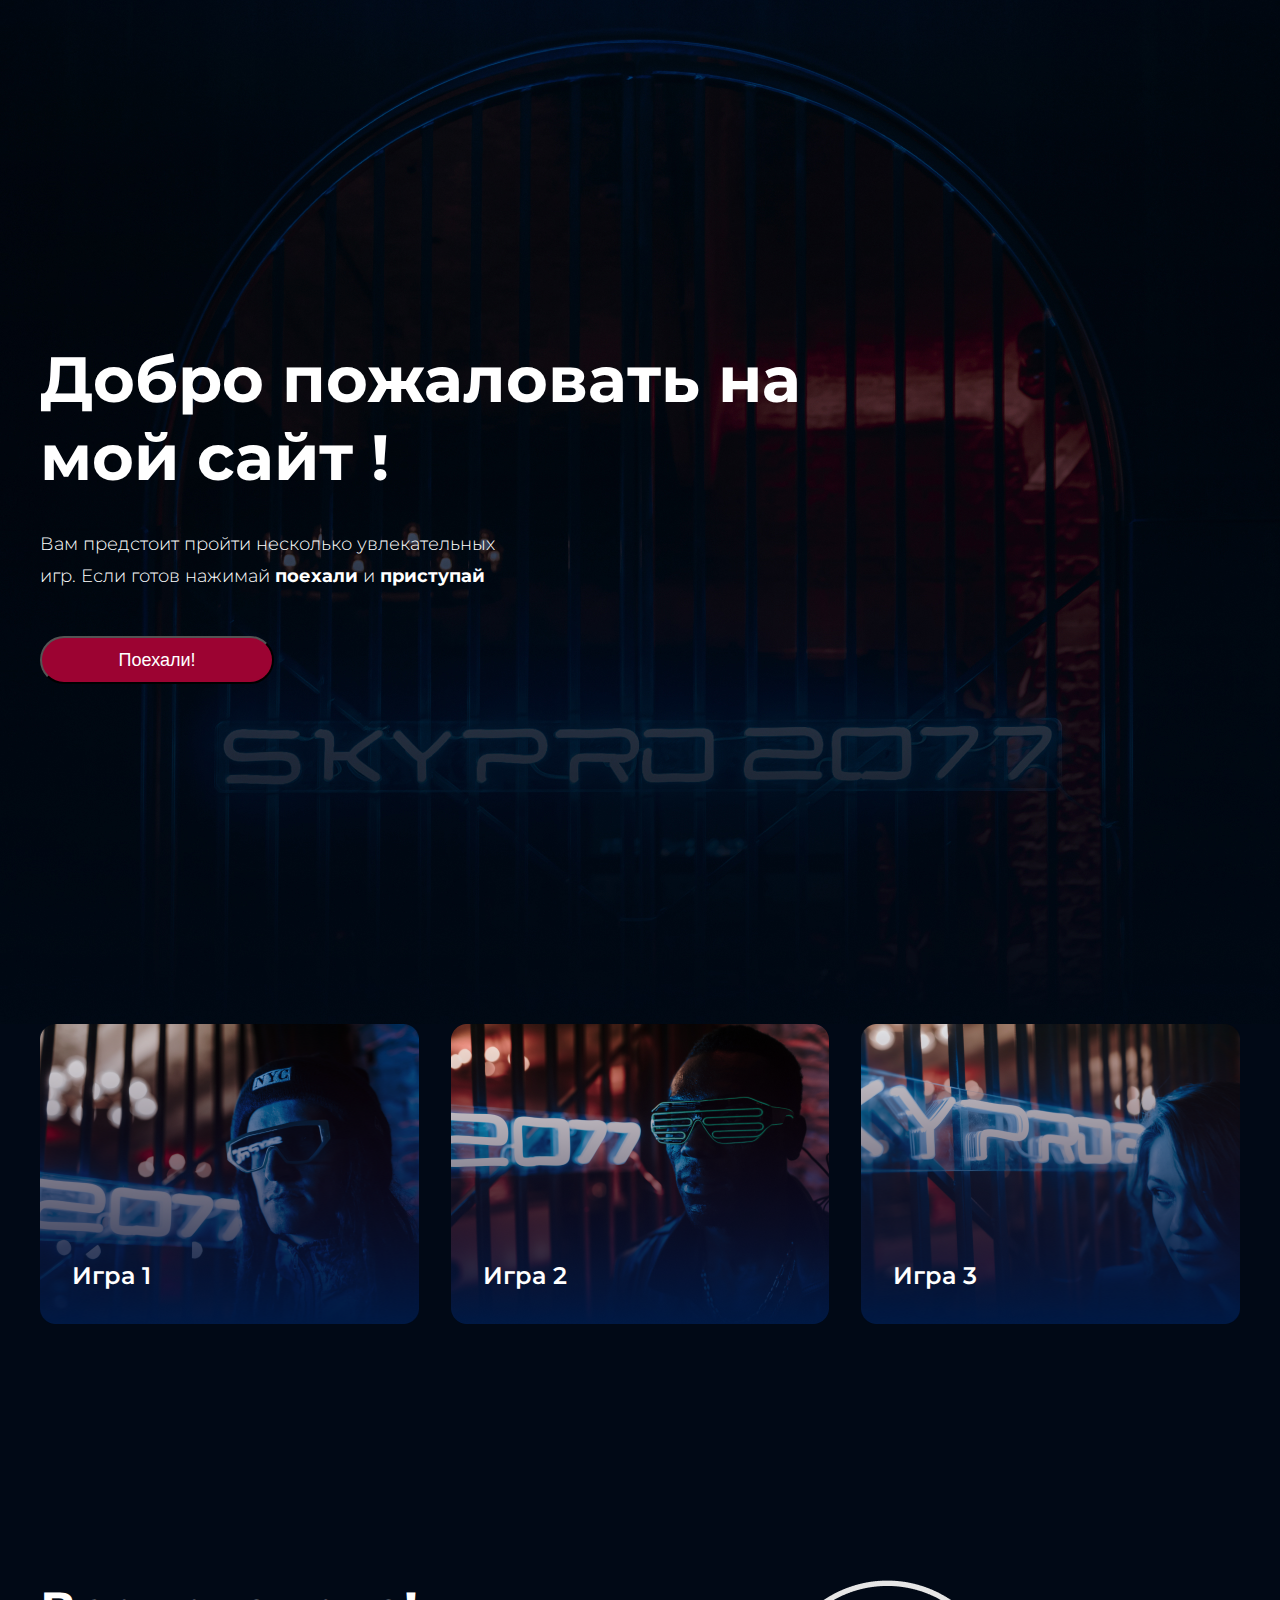
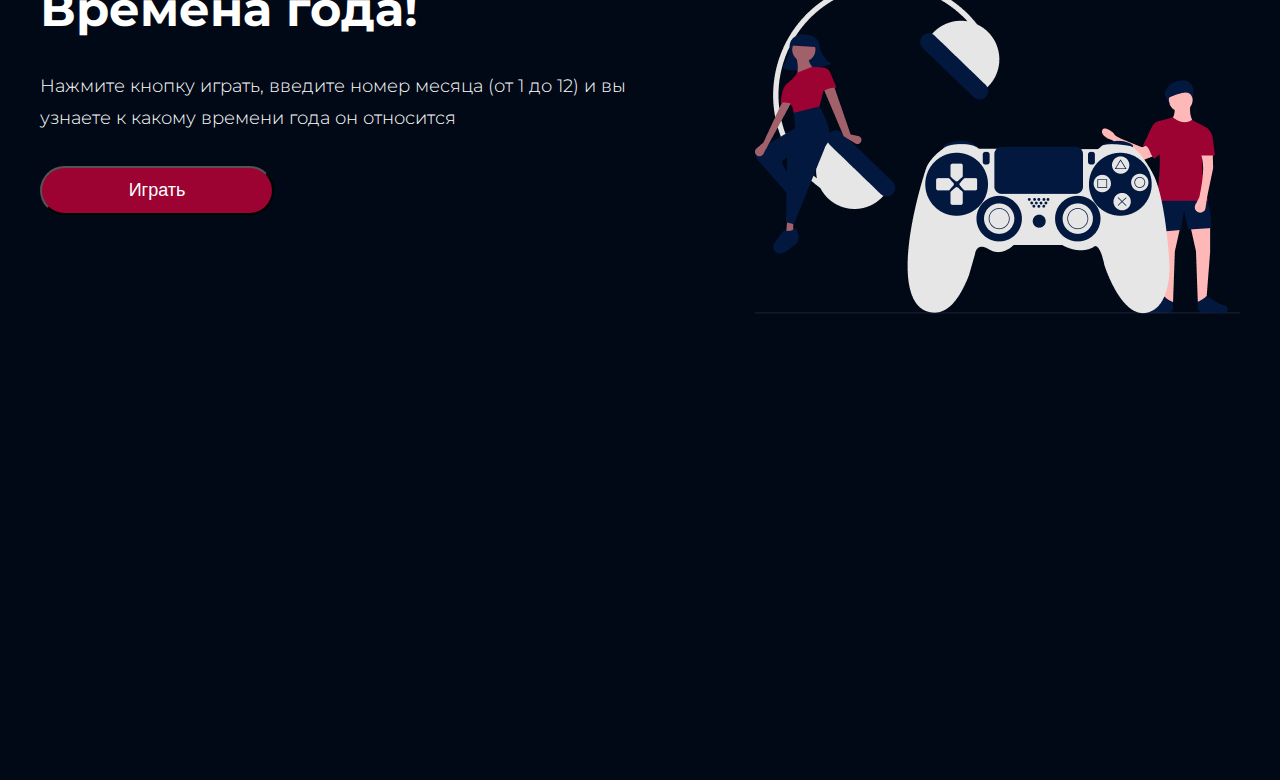
==== commit a614afb1: "Готовая домашка 5" ====
--- a/index.html
+++ b/index.html
@@ -37,325 +37,9 @@
           узнаете к какому времени года он относится
         </p>
         <button class="header__buttom">Играть</button>
-        <div class="middle__img">
-          <svg
-            width="485"
-            height="334"
-            viewBox="0 0 485 334"
-            fill="none"
-            xmlns="http://www.w3.org/2000/svg"
-          >
-            <g clip-path="url(#clip0_700_26)">
-              <path
-                d="M416.377 139.54C423.062 146.577 430.52 147.7 438.752 142.909C435.298 137.353 434.475 131.309 435.396 124.942H419.36C420.071 130.537 419.88 135.746 416.377 139.54Z"
-                fill="#FFB8B8"
-              />
-              <path
-                d="M442.854 323.699L451.431 319.208L455.16 271.671V246.592L435.396 246.218L440.989 271.297L442.854 323.699Z"
-                fill="#FFB8B8"
-              />
-              <path
-                d="M417.992 323.699L409.415 319.208L405.686 271.671V246.592L425.45 246.218L419.856 271.297L417.992 323.699Z"
-                fill="#FFB8B8"
-              />
-              <path
-                d="M404.817 251.832L425.7 249.961L429.056 230.871L433.158 249.587L455.906 248.089C456.403 238.994 455.141 229.634 452.177 220.016L402.206 218.893L404.817 251.832Z"
-                fill="#03183F"
-              />
-              <path
-                d="M383.111 180.14L357.991 160.724C357.73 160.523 357.443 160.358 357.138 160.233L353.487 158.742C350.555 157.545 344.969 153.561 347.693 149.46C349.89 146.153 358.297 152.077 359.331 154.271C359.658 154.962 360.194 155.531 360.863 155.898L365.968 158.706C366.092 158.774 366.22 158.835 366.351 158.888L385.787 166.795C386.326 167.015 386.909 167.102 387.488 167.049C388.067 166.997 388.625 166.806 389.116 166.494L392.639 164.251C393.141 163.932 393.712 163.74 394.304 163.693C394.896 163.645 395.49 163.743 396.036 163.978C396.581 164.213 397.062 164.577 397.435 165.041C397.809 165.504 398.065 166.051 398.18 166.636L399.344 172.535C399.512 173.385 399.375 174.266 398.957 175.024C398.539 175.781 397.868 176.366 397.062 176.675L386.641 180.661C386.058 180.885 385.427 180.954 384.808 180.863C384.19 180.772 383.606 180.523 383.111 180.14Z"
-                fill="#FFB8B8"
-              />
-              <path
-                d="M387.777 165.994C394.732 164.122 394.002 173.875 399.308 178.67L409.741 170.403L403.698 141.037C402.077 141.502 400.585 142.339 399.342 143.482C398.098 144.625 397.137 146.043 396.533 147.623L387.777 165.994Z"
-                fill="#9C0332"
-              />
-              <path
-                d="M400.715 220.765H453.296C444.786 197.747 445.615 174.074 452.86 149.95C452.982 149.549 452.961 149.118 452.8 148.732C452.639 148.346 452.349 148.028 451.98 147.833L436.887 139.915C430.963 143.784 424.596 142.595 417.869 137.294L401.46 141.786C405.927 168.713 406.054 195.087 400.715 220.765Z"
-                fill="#9C0332"
-              />
-              <path
-                d="M413.862 332.491L391.95 333.423C390.996 333.464 390.06 333.149 389.324 332.539C388.587 331.928 388.102 331.066 387.96 330.118C387.818 329.161 388.036 328.184 388.574 327.381C389.111 326.577 389.928 326.003 390.865 325.773L394.582 324.858L409.19 316.36C411.354 318.609 414.334 320.511 417.977 322.131L418.02 328.106C418.028 329.235 417.599 330.323 416.824 331.141C416.048 331.959 414.986 332.443 413.862 332.491Z"
-                fill="#03183F"
-              />
-              <path
-                d="M484.783 333.5H0.176254V332.298H485L484.783 333.5Z"
-                fill="#3F3D56"
-                fill-opacity="0.4"
-              />
-              <path
-                d="M446.801 332.157L468.714 333.089C469.668 333.13 470.604 332.815 471.34 332.204C472.077 331.594 472.562 330.732 472.704 329.784C472.846 328.827 472.628 327.85 472.09 327.047C471.553 326.243 470.736 325.669 469.799 325.439L466.082 324.524L451.474 316.026C449.31 318.275 446.33 320.177 442.687 321.797L442.644 327.772C442.636 328.901 443.065 329.989 443.84 330.807C444.616 331.625 445.677 332.109 446.801 332.157Z"
-                fill="#03183F"
-              />
-              <path
-                d="M425.7 131.68C432.291 131.68 437.633 126.317 437.633 119.702C437.633 113.087 432.291 107.724 425.7 107.724C419.109 107.724 413.767 113.087 413.767 119.702C413.767 126.317 419.109 131.68 425.7 131.68Z"
-                fill="#FFB8B8"
-              />
-              <path
-                d="M444.346 217.022L440.403 224.716C440.056 225.395 439.855 226.14 439.814 226.903C439.774 227.665 439.895 228.428 440.169 229.14C440.443 229.852 440.864 230.498 441.404 231.036C441.945 231.573 442.592 231.989 443.305 232.257C444.058 232.541 444.866 232.652 445.668 232.581C446.47 232.511 447.246 232.261 447.939 231.85C448.633 231.438 449.225 230.877 449.674 230.206C450.122 229.535 450.416 228.771 450.532 227.972L452.177 216.648L458.144 188.2L457.771 173.977H445.838C449.908 184.556 447.889 200.16 444.346 217.022Z"
-                fill="#FFB8B8"
-              />
-              <path
-                d="M443.973 175.474H460.008L457.681 157.822C457.365 155.428 456.457 153.152 455.04 151.201C453.622 149.25 451.741 147.686 449.567 146.652L443.973 175.474Z"
-                fill="#9C0332"
-              />
-              <path
-                d="M438.387 113.104C438.625 111.504 438.525 109.872 438.093 108.313C437.661 106.755 436.906 105.305 435.879 104.058C433.843 101.64 430.43 99.6609 424.768 100.595C412.415 102.632 408.853 112.954 410.063 115.55C411.273 118.146 414.983 124.164 414.983 124.164C414.983 124.164 412.26 118.207 415.215 116.994C418.17 115.782 429.605 111.005 433.597 113.157C434.726 113.726 435.686 114.586 436.377 115.649C437.068 116.711 437.466 117.939 437.531 119.206L438.387 113.104Z"
-                fill="#03183F"
-              />
-              <path
-                d="M234.139 63.2548L229.341 65.6983C223.815 54.776 216.493 44.867 207.685 36.3878C164.426 -5.35464 95.3993 -3.98991 53.812 39.43C12.2248 82.8499 13.5844 152.134 56.8429 193.877C65.0762 201.838 74.5085 208.445 84.7924 213.457L82.4453 218.316C66.1449 210.372 51.9618 198.649 41.0677 184.115C30.1737 169.581 22.8815 152.653 19.7936 134.731C16.7058 116.809 17.9109 98.4071 23.3094 81.045C28.708 63.6829 38.145 47.8594 50.8407 34.8818C63.5364 21.9042 79.1264 12.1451 96.3226 6.41078C113.519 0.676456 131.828 -0.868477 149.736 1.90363C167.645 4.67573 184.64 11.6853 199.316 22.3532C213.992 33.0211 225.928 47.041 234.139 63.2548Z"
-                fill="#E6E6E6"
-              />
-              <path
-                d="M71.8174 163.721C64.7602 171.089 60.9081 180.97 61.1087 191.189C61.3092 201.407 65.5459 211.128 72.8867 218.211C80.2275 225.295 90.0711 229.161 100.252 228.96C110.433 228.759 120.117 224.506 127.174 217.138L133.784 210.237L78.4273 156.82L71.8174 163.721Z"
-                fill="#E6E6E6"
-              />
-              <path
-                d="M74.7183 152.9C73.1474 154.544 72.2903 156.746 72.335 159.024C72.3797 161.301 73.3225 163.467 74.9566 165.048L125.73 214.042C127.366 215.621 129.561 216.483 131.831 216.438C134.1 216.393 136.259 215.445 137.832 213.802C139.406 212.16 140.264 209.957 140.22 207.679C140.175 205.401 139.23 203.234 137.594 201.655L86.8206 152.661C85.1829 151.084 82.989 150.224 80.7201 150.269C78.4513 150.314 76.2928 151.26 74.7183 152.9Z"
-                fill="#03183F"
-              />
-              <path
-                d="M227.001 112.912L233.611 106.011C240.668 98.6427 244.52 88.7624 244.32 78.5435C244.119 68.3246 239.883 58.6042 232.542 51.5206C228.907 48.0132 224.619 45.2588 219.924 43.4145C215.229 41.5703 210.218 40.6723 205.176 40.772C194.996 40.9733 185.311 45.2258 178.254 52.5939L171.644 59.4952L227.001 112.912Z"
-                fill="#E6E6E6"
-              />
-              <path
-                d="M167.596 55.9295C166.025 57.5734 165.168 59.7755 165.213 62.0528C165.258 64.3301 166.2 66.4966 167.835 68.0771L218.608 117.071C220.245 118.648 222.438 119.509 224.707 119.463C226.976 119.417 229.133 118.469 230.706 116.827C232.278 115.186 233.137 112.984 233.093 110.707C233.049 108.43 232.106 106.264 230.472 104.684L179.699 55.6903C178.061 54.1135 175.867 53.2533 173.598 53.2981C171.329 53.343 169.171 54.2893 167.596 55.9295Z"
-                fill="#03183F"
-              />
-              <path
-                d="M189.014 169.153V165.173C189.014 165.173 206.32 155.402 220.381 165.173V168.791L189.014 169.153Z"
-                fill="#03183F"
-              />
-              <path
-                d="M346.569 169.153V165.173C346.569 165.173 363.875 155.402 377.936 165.173V168.791L346.569 169.153Z"
-                fill="#03183F"
-              />
-              <path
-                d="M240.932 168.792H223.986C223.986 168.792 219.66 163.725 205.239 164.087C190.817 164.449 187.933 168.792 187.933 168.792C187.933 168.792 173.692 178.381 170.447 190.324C170.447 190.324 152.961 242.977 152.6 284.232C152.24 325.487 168.103 331.277 176.396 332.362C184.688 333.448 199.47 332.001 213.891 295.45L220.021 274.099C220.021 274.099 221.102 261.433 234.082 269.395C247.061 277.356 258.598 265.052 258.598 265.052H307.271C307.271 265.052 323.495 275.185 338.277 267.224C338.277 267.224 344.045 259.624 349.453 285.318C349.453 285.318 366.038 338.153 391.636 332.724C417.234 327.296 414.35 283.146 414.35 283.146C414.35 283.146 410.925 215.655 396.864 191.771C396.864 191.771 383.344 166.982 374.33 165.896C374.33 165.896 354.861 162.278 347.29 165.535L342.964 169.153L240.932 168.792Z"
-                fill="#E6E6E6"
-              />
-              <path
-                d="M201.633 235.74C218.957 235.74 233 221.644 233 204.256C233 186.868 218.957 172.772 201.633 172.772C184.31 172.772 170.266 186.868 170.266 204.256C170.266 221.644 184.31 235.74 201.633 235.74Z"
-                fill="#03183F"
-              />
-              <path
-                d="M365.317 235.74C382.64 235.74 396.684 221.644 396.684 204.256C396.684 186.868 382.64 172.772 365.317 172.772C347.994 172.772 333.95 186.868 333.95 204.256C333.95 221.644 347.994 235.74 365.317 235.74Z"
-                fill="#03183F"
-              />
-              <path
-                d="M207.099 197.235L202.917 200.948C202.563 201.261 202.107 201.434 201.635 201.434C201.163 201.434 200.707 201.261 200.353 200.948L196.164 197.235C195.959 197.054 195.795 196.832 195.682 196.582C195.568 196.333 195.509 196.062 195.508 195.788V185.572C195.509 185.056 195.713 184.562 196.077 184.198C196.441 183.833 196.934 183.629 197.447 183.629H205.83C206.343 183.628 206.836 183.832 207.2 184.195C207.564 184.559 207.769 185.053 207.77 185.568V195.781C207.767 196.057 207.706 196.33 207.591 196.581C207.475 196.832 207.307 197.055 207.099 197.235Z"
-                fill="#E6E6E6"
-              />
-              <path
-                d="M207.099 211.273L202.917 207.564C202.563 207.251 202.107 207.078 201.635 207.078C201.163 207.078 200.707 207.251 200.353 207.564L196.164 211.277C195.959 211.458 195.795 211.68 195.682 211.93C195.568 212.179 195.509 212.45 195.508 212.724V222.929C195.507 223.445 195.71 223.939 196.072 224.304C196.435 224.669 196.927 224.875 197.44 224.876H205.83C206.343 224.877 206.836 224.673 207.2 224.309C207.564 223.946 207.769 223.452 207.77 222.936V212.728C207.767 212.451 207.706 212.179 207.591 211.928C207.475 211.677 207.307 211.454 207.099 211.273Z"
-                fill="#E6E6E6"
-              />
-              <path
-                d="M194.642 209.749L198.341 205.544C198.653 205.189 198.825 204.731 198.825 204.258C198.825 203.784 198.653 203.327 198.341 202.971L194.642 198.766C194.462 198.561 194.24 198.396 193.991 198.282C193.743 198.169 193.473 198.109 193.2 198.108H183.033C182.519 198.109 182.027 198.314 181.664 198.679C181.301 199.044 181.097 199.539 181.097 200.055V208.468C181.096 208.984 181.299 209.478 181.661 209.843C182.024 210.209 182.516 210.414 183.029 210.415H193.204C193.477 210.412 193.746 210.351 193.994 210.237C194.242 210.122 194.463 209.956 194.642 209.749Z"
-                fill="#E6E6E6"
-              />
-              <path
-                d="M208.628 209.749L204.936 205.541C204.623 205.186 204.451 204.728 204.451 204.254C204.451 203.78 204.623 203.323 204.936 202.968L208.635 198.763C208.815 198.557 209.037 198.392 209.286 198.278C209.534 198.165 209.804 198.106 210.077 198.104H220.244C220.758 198.103 221.25 198.307 221.614 198.671C221.978 199.034 222.183 199.528 222.184 200.044V208.465C222.185 208.98 221.982 209.475 221.619 209.84C221.257 210.205 220.765 210.411 220.251 210.412H210.081C209.805 210.411 209.534 210.352 209.283 210.238C209.032 210.124 208.809 209.957 208.628 209.749Z"
-                fill="#E6E6E6"
-              />
-              <path
-                d="M244.177 261.433C256.721 261.433 266.89 251.226 266.89 238.635C266.89 226.044 256.721 215.836 244.177 215.836C231.632 215.836 221.463 226.044 221.463 238.635C221.463 251.226 231.632 261.433 244.177 261.433Z"
-                fill="#03183F"
-              />
-              <path
-                d="M322.774 261.433C335.318 261.433 345.488 251.226 345.488 238.635C345.488 226.044 335.318 215.836 322.774 215.836C310.229 215.836 300.06 226.044 300.06 238.635C300.06 251.226 310.229 261.433 322.774 261.433Z"
-                fill="#03183F"
-              />
-              <path
-                d="M244.177 253.834C252.54 253.834 259.319 247.029 259.319 238.635C259.319 230.241 252.54 223.436 244.177 223.436C235.814 223.436 229.034 230.241 229.034 238.635C229.034 247.029 235.814 253.834 244.177 253.834Z"
-                fill="#E6E6E6"
-              />
-              <path
-                d="M244.177 249.129C242.109 249.129 240.087 248.514 238.368 247.361C236.648 246.208 235.308 244.569 234.517 242.651C233.726 240.733 233.519 238.623 233.922 236.587C234.325 234.552 235.321 232.682 236.783 231.214C238.246 229.746 240.109 228.747 242.137 228.342C244.165 227.937 246.267 228.145 248.178 228.939C250.088 229.733 251.721 231.078 252.87 232.804C254.019 234.53 254.632 236.559 254.632 238.635C254.629 241.417 253.526 244.085 251.566 246.052C249.606 248.02 246.949 249.126 244.177 249.129ZM244.177 228.864C242.251 228.864 240.369 229.437 238.768 230.511C237.168 231.584 235.92 233.11 235.183 234.896C234.446 236.681 234.254 238.646 234.629 240.541C235.005 242.436 235.932 244.177 237.293 245.544C238.655 246.91 240.389 247.841 242.278 248.218C244.166 248.595 246.123 248.401 247.902 247.662C249.681 246.922 251.201 245.67 252.271 244.063C253.34 242.456 253.911 240.567 253.911 238.635C253.908 236.044 252.882 233.561 251.057 231.729C249.232 229.897 246.758 228.867 244.177 228.864Z"
-                fill="#03183F"
-              />
-              <path
-                d="M322.774 253.834C331.137 253.834 337.916 247.029 337.916 238.635C337.916 230.241 331.137 223.436 322.774 223.436C314.411 223.436 307.631 230.241 307.631 238.635C307.631 247.029 314.411 253.834 322.774 253.834Z"
-                fill="#E6E6E6"
-              />
-              <path
-                d="M322.774 249.129C320.706 249.129 318.684 248.514 316.965 247.361C315.246 246.208 313.905 244.569 313.114 242.651C312.323 240.733 312.116 238.623 312.519 236.587C312.923 234.552 313.918 232.682 315.381 231.214C316.843 229.746 318.706 228.747 320.734 228.342C322.762 227.937 324.864 228.145 326.775 228.939C328.685 229.733 330.318 231.078 331.467 232.804C332.616 234.53 333.229 236.559 333.229 238.635C333.226 241.417 332.124 244.085 330.163 246.052C328.203 248.019 325.546 249.126 322.774 249.129ZM322.774 228.864C320.848 228.864 318.966 229.437 317.366 230.511C315.765 231.584 314.517 233.11 313.78 234.896C313.043 236.681 312.851 238.646 313.226 240.541C313.602 242.436 314.529 244.177 315.89 245.544C317.252 246.91 318.986 247.841 320.875 248.218C322.763 248.595 324.72 248.401 326.499 247.662C328.278 246.922 329.798 245.67 330.868 244.063C331.937 242.456 332.508 240.567 332.508 238.635C332.505 236.044 331.479 233.561 329.654 231.729C327.829 229.897 325.355 228.867 322.774 228.864Z"
-                fill="#03183F"
-              />
-              <path
-                d="M284.196 247.682C287.78 247.682 290.686 244.765 290.686 241.168C290.686 237.57 287.78 234.654 284.196 234.654C280.612 234.654 277.707 237.57 277.707 241.168C277.707 244.765 280.612 247.682 284.196 247.682Z"
-                fill="#03183F"
-              />
-              <path
-                d="M274.278 220.848C275.06 220.848 275.695 220.212 275.695 219.426C275.695 218.641 275.06 218.004 274.278 218.004C273.495 218.004 272.861 218.641 272.861 219.426C272.861 220.212 273.495 220.848 274.278 220.848Z"
-                fill="#03183F"
-              />
-              <path
-                d="M279.585 220.848C280.367 220.848 281.002 220.212 281.002 219.426C281.002 218.641 280.367 218.004 279.585 218.004C278.802 218.004 278.168 218.641 278.168 219.426C278.168 220.212 278.802 220.848 279.585 220.848Z"
-                fill="#03183F"
-              />
-              <path
-                d="M278.878 227.597C279.661 227.597 280.295 226.961 280.295 226.175C280.295 225.39 279.661 224.753 278.878 224.753C278.096 224.753 277.461 225.39 277.461 226.175C277.461 226.961 278.096 227.597 278.878 227.597Z"
-                fill="#03183F"
-              />
-              <path
-                d="M283.836 227.778C284.632 227.778 285.278 227.13 285.278 226.331C285.278 225.531 284.632 224.883 283.836 224.883C283.039 224.883 282.394 225.531 282.394 226.331C282.394 227.13 283.039 227.778 283.836 227.778Z"
-                fill="#03183F"
-              />
-              <path
-                d="M288.786 227.597C289.568 227.597 290.203 226.961 290.203 226.175C290.203 225.39 289.568 224.753 288.786 224.753C288.003 224.753 287.369 225.39 287.369 226.175C287.369 226.961 288.003 227.597 288.786 227.597Z"
-                fill="#03183F"
-              />
-              <path
-                d="M276.755 224.402C277.537 224.402 278.172 223.765 278.172 222.98C278.172 222.194 277.537 221.558 276.755 221.558C275.972 221.558 275.338 222.194 275.338 222.98C275.338 223.765 275.972 224.402 276.755 224.402Z"
-                fill="#03183F"
-              />
-              <path
-                d="M281.312 224.521C282.108 224.521 282.754 223.873 282.754 223.074C282.754 222.274 282.108 221.626 281.312 221.626C280.515 221.626 279.87 222.274 279.87 223.074C279.87 223.873 280.515 224.521 281.312 224.521Z"
-                fill="#03183F"
-              />
-              <path
-                d="M285.999 224.521C286.795 224.521 287.441 223.873 287.441 223.074C287.441 222.274 286.795 221.626 285.999 221.626C285.202 221.626 284.557 222.274 284.557 223.074C284.557 223.873 285.202 224.521 285.999 224.521Z"
-                fill="#03183F"
-              />
-              <path
-                d="M290.909 224.402C291.692 224.402 292.326 223.765 292.326 222.98C292.326 222.194 291.692 221.558 290.909 221.558C290.127 221.558 289.493 222.194 289.493 222.98C289.493 223.765 290.127 224.402 290.909 224.402Z"
-                fill="#03183F"
-              />
-              <path
-                d="M283.836 220.903C284.632 220.903 285.278 220.254 285.278 219.455C285.278 218.656 284.632 218.008 283.836 218.008C283.039 218.008 282.394 218.656 282.394 219.455C282.394 220.254 283.039 220.903 283.836 220.903Z"
-                fill="#03183F"
-              />
-              <path
-                d="M288.883 220.903C289.68 220.903 290.325 220.254 290.325 219.455C290.325 218.656 289.68 218.008 288.883 218.008C288.087 218.008 287.441 218.656 287.441 219.455C287.441 220.254 288.087 220.903 288.883 220.903Z"
-                fill="#03183F"
-              />
-              <path
-                d="M293.033 220.848C293.815 220.848 294.45 220.212 294.45 219.426C294.45 218.641 293.815 218.004 293.033 218.004C292.25 218.004 291.616 218.641 291.616 219.426C291.616 220.212 292.25 220.848 293.033 220.848Z"
-                fill="#03183F"
-              />
-              <path
-                d="M230.296 171.876C229.629 171.877 228.99 172.143 228.518 172.616C228.046 173.089 227.781 173.731 227.78 174.401V182C227.781 182.67 228.046 183.312 228.518 183.785C228.99 184.258 229.629 184.524 230.296 184.525H232.099C232.765 184.524 233.405 184.258 233.876 183.785C234.348 183.312 234.613 182.67 234.614 182V174.401C234.613 173.731 234.348 173.089 233.876 172.616C233.405 172.143 232.765 171.877 232.099 171.876H230.296Z"
-                fill="#03183F"
-              />
-              <path
-                d="M335.573 171.876C334.906 171.876 334.266 172.143 333.795 172.616C333.323 173.089 333.058 173.731 333.057 174.401V182C333.058 182.67 333.323 183.312 333.795 183.785C334.266 184.258 334.906 184.524 335.573 184.525H337.375C338.042 184.524 338.682 184.258 339.153 183.785C339.625 183.312 339.89 182.67 339.891 182V174.401C339.89 173.731 339.625 173.089 339.153 172.616C338.682 172.143 338.042 171.876 337.375 171.876H335.573Z"
-                fill="#03183F"
-              />
-              <path
-                d="M365.678 193.761C370.457 193.761 374.331 189.873 374.331 185.076C374.331 180.279 370.457 176.391 365.678 176.391C360.899 176.391 357.025 180.279 357.025 185.076C357.025 189.873 360.899 193.761 365.678 193.761Z"
-                fill="#E6E6E6"
-              />
-              <path
-                d="M347.29 212.217C352.069 212.217 355.943 208.329 355.943 203.532C355.943 198.736 352.069 194.847 347.29 194.847C342.511 194.847 338.637 198.736 338.637 203.532C338.637 208.329 342.511 212.217 347.29 212.217Z"
-                fill="#E6E6E6"
-              />
-              <path
-                d="M384.786 211.132C389.565 211.132 393.439 207.243 393.439 202.447C393.439 197.65 389.565 193.761 384.786 193.761C380.007 193.761 376.133 197.65 376.133 202.447C376.133 207.243 380.007 211.132 384.786 211.132Z"
-                fill="#E6E6E6"
-              />
-              <path
-                d="M367.12 230.312C371.899 230.312 375.773 226.423 375.773 221.626C375.773 216.83 371.899 212.941 367.12 212.941C362.341 212.941 358.467 216.83 358.467 221.626C358.467 226.423 362.341 230.312 367.12 230.312Z"
-                fill="#E6E6E6"
-              />
-              <path
-                d="M246.61 166.809C244.677 166.812 242.823 167.584 241.456 168.956C240.089 170.328 239.32 172.189 239.318 174.129V206.518C239.32 208.458 240.089 210.319 241.456 211.691C242.823 213.063 244.677 213.835 246.61 213.838H320.7C322.634 213.835 324.487 213.063 325.855 211.691C327.222 210.319 327.991 208.458 327.993 206.518V174.129C327.991 172.189 327.222 170.328 325.855 168.956C324.487 167.584 322.634 166.812 320.7 166.809H246.61Z"
-                fill="#03183F"
-              />
-              <path
-                d="M371.556 189.057H359.822L365.487 179.31L371.556 189.057ZM361.078 188.333H370.255L365.508 180.71L361.078 188.333Z"
-                fill="#03183F"
-              />
-              <path
-                d="M352.158 207.875H342.423V199.19H352.158V207.875ZM343.144 207.151H351.437V199.913H343.144V207.151Z"
-                fill="#03183F"
-              />
-              <path
-                d="M384.786 207.875C383.717 207.875 382.671 207.556 381.782 206.96C380.892 206.363 380.199 205.516 379.79 204.524C379.38 203.532 379.273 202.441 379.482 201.388C379.691 200.335 380.206 199.367 380.962 198.608C381.718 197.849 382.682 197.332 383.731 197.123C384.78 196.913 385.867 197.021 386.856 197.431C387.844 197.842 388.689 198.538 389.283 199.431C389.877 200.323 390.194 201.373 390.194 202.446C390.193 203.886 389.622 205.265 388.608 206.283C387.595 207.301 386.22 207.873 384.786 207.875ZM384.786 197.742C383.859 197.742 382.953 198.018 382.182 198.535C381.411 199.052 380.811 199.787 380.456 200.646C380.101 201.506 380.008 202.452 380.189 203.364C380.37 204.277 380.816 205.115 381.472 205.773C382.127 206.431 382.963 206.879 383.872 207.061C384.781 207.242 385.723 207.149 386.58 206.793C387.436 206.437 388.168 205.834 388.683 205.06C389.198 204.286 389.473 203.377 389.473 202.446C389.472 201.199 388.977 200.003 388.099 199.121C387.22 198.24 386.029 197.743 384.786 197.742Z"
-                fill="#03183F"
-              />
-              <path
-                d="M363.229 217.299L362.719 217.811L370.831 225.953L371.341 225.442L363.229 217.299Z"
-                fill="#03183F"
-              />
-              <path
-                d="M371.016 217.293L362.725 225.256L363.223 225.779L371.515 217.816L371.016 217.293Z"
-                fill="#03183F"
-              />
-              <path
-                d="M76.6379 84.1163C56.9526 89.5636 35.3964 93.6643 27.6724 87.3026C31.9013 80.2361 34.3405 73.2711 34.5474 66.4326C34.594 63.3037 35.8566 60.3168 38.0659 58.1089C39.5285 56.6906 41.2939 55.6256 43.2281 54.9947C45.1622 54.3639 47.2141 54.1838 49.228 54.4682L54.3368 55.1878C54.5088 55.212 54.6799 55.2395 54.8501 55.2703C57.3022 55.7366 59.5473 56.962 61.2702 58.7744C62.9931 60.5868 64.1073 62.8953 64.4564 65.3758C65.5327 72.791 69.1522 79.2105 76.6379 84.1163Z"
-                fill="#03183F"
-              />
-              <path
-                d="M95.6268 154.467L103.28 156.051C103.864 156.171 104.415 156.422 104.891 156.783C105.367 157.144 105.757 157.607 106.033 158.138C106.309 158.669 106.463 159.256 106.485 159.854C106.507 160.453 106.395 161.049 106.159 161.599C105.931 162.131 105.591 162.607 105.163 162.995C104.736 163.383 104.229 163.674 103.68 163.849C103.13 164.023 102.549 164.077 101.976 164.006C101.404 163.935 100.853 163.742 100.362 163.439L88.6559 156.212L68.7724 109.295L79.071 106.305L95.6268 154.467Z"
-                fill="#A0616A"
-              />
-              <path
-                d="M41.1101 216.03L35.3156 217.722L30.9294 208.629L35.3897 206.296L41.1101 216.03Z"
-                fill="#A0616A"
-              />
-              <path
-                d="M38.1659 254.987L31.0562 253.097L32.1692 240.837L38.2878 241.215L38.1659 254.987Z"
-                fill="#A0616A"
-              />
-              <path
-                d="M38.9074 207.531L31.3772 212.505L2.41556 179.623C1.78735 178.91 1.32345 178.067 1.05686 177.153C0.790277 176.239 0.72756 175.278 0.873163 174.337C1.01877 173.397 1.36911 172.5 1.89929 171.71C2.42946 170.921 3.12643 170.259 3.94061 169.77L40.0197 148.132L45.5457 164.065L26.7592 181.76L38.9074 207.531Z"
-                fill="#03183F"
-              />
-              <path
-                d="M45.2488 224.743C45.23 224.767 45.2111 224.792 45.1921 224.817C44.7108 227.645 43.8656 230.225 41.9779 232.093C41.4183 233.359 40.4134 234.375 39.1552 234.945C37.8969 235.516 36.4734 235.601 35.1565 235.185C33.9146 234.792 32.8471 233.979 32.1366 232.884C31.4261 231.788 31.1168 230.479 31.2615 229.181L32.6686 216.557C36.044 215.778 38.6183 213.851 39.9213 210.103L43.2017 212.345C44.1725 213.004 44.9994 213.854 45.6321 214.843C46.2647 215.833 46.6898 216.942 46.8814 218.102C47.0729 219.262 47.027 220.449 46.7463 221.591C46.4656 222.733 45.9561 223.805 45.2488 224.743Z"
-                fill="#03183F"
-              />
-              <path
-                d="M48.8186 81.4129C55.2196 81.4129 60.4087 76.2045 60.4087 69.7796C60.4087 63.3547 55.2196 58.1463 48.8186 58.1463C42.4176 58.1463 37.2286 63.3547 37.2286 69.7796C37.2286 76.2045 42.4176 81.4129 48.8186 81.4129Z"
-                fill="#A0616A"
-              />
-              <path
-                d="M58.8556 88.3765L40.584 103.565L39.1609 97.3133L42.3501 92.4337C43.2352 87.6462 42.6638 82.3669 41.1429 76.767L53.0639 76.7779C53.5785 81.3033 55.3338 85.2511 58.8556 88.3765Z"
-                fill="#A0616A"
-              />
-              <path
-                d="M63.9998 128.219L39.333 135.76L37.414 126.955C32.7913 120.725 30.7818 115.038 33.8061 110.399L32.2842 103.416C36.6499 99.9654 40.083 96.4354 41.9681 92.7727L57.1447 86.8204L68.3016 87.5094L71.5961 98.5912L63.9998 128.219Z"
-                fill="#9C0332"
-              />
-              <path
-                d="M81.5239 107.544C76.2659 107.488 71.12 109.071 66.7958 112.074L68.3016 87.5094C69.83 87.7143 71.279 88.3151 72.5059 89.2526C73.7329 90.1901 74.6955 91.4321 75.2991 92.8564L81.5239 107.544Z"
-                fill="#9C0332"
-              />
-              <path
-                d="M38.8302 244.149L31.001 242.215L32.1534 175.443L42.6665 163.887L40.3132 149.237L38.7904 132.826L64.4704 126.435C73.1504 142.254 78.3968 156.637 70.7386 165.621L38.8302 244.149Z"
-                fill="#03183F"
-              />
-              <path
-                d="M37.032 266.694C36.9968 266.708 36.9617 266.722 36.9265 266.735C34.6531 269.385 32.1553 271.545 29.0149 272.305C27.6374 273.275 25.9523 273.701 24.2814 273.503C22.6105 273.305 21.0709 272.496 19.9564 271.231C18.9054 270.038 18.3001 268.515 18.244 266.923C18.1879 265.331 18.6845 263.77 19.6489 262.505L29.0222 250.211C33.0341 251.527 36.9283 251.139 40.6358 248.048L42.6568 252.459C43.2582 253.758 43.5894 255.167 43.6302 256.6C43.671 258.032 43.4206 259.458 42.8943 260.79C42.3679 262.123 41.5766 263.333 40.5687 264.348C39.5608 265.363 38.3574 266.162 37.032 266.694Z"
-                fill="#03183F"
-              />
-              <path
-                d="M8.43183 162.498L1.55987 168.404C0.989616 168.894 0.551842 169.52 0.287144 170.226C0.0224452 170.931 -0.060616 171.692 0.0456582 172.437C0.151932 173.183 0.444105 173.89 0.895089 174.493C1.34607 175.095 1.94127 175.574 2.62552 175.884C3.65559 176.35 4.82377 176.407 5.8939 176.042C6.96403 175.677 7.85628 174.919 8.39029 173.919L13.3597 164.616L36.1491 122.872L27.578 121.255L8.43183 162.498Z"
-                fill="#A0616A"
-              />
-              <path
-                d="M37.5223 124.045C33.0711 122.696 28.9015 121.902 25.6678 122.95C26.3457 114.531 27.7427 107.01 32.2842 103.416L38.7402 104.177L37.5223 124.045Z"
-                fill="#9C0332"
-              />
-              <path
-                d="M61.7571 67.0821L36.9682 65.5511L37.2733 60.5749C45.9265 54.7183 54.1895 55.2286 62.0622 62.1058L61.7571 67.0821Z"
-                fill="#03183F"
-              />
-            </g>
-            <defs>
-              <clipPath id="clip0_700_26">
-                <rect
-                  width="485"
-                  height="333"
-                  fill="white"
-                  transform="translate(0 0.5)"
-                />
-              </clipPath>
-            </defs>
-          </svg>
-        </div>
+      </div>
+      <div class="middle__img">
+        <img class="middle__img-im" src="img/gamepad.png" alt="гейм пад" />
       </div>
     </section>
   </body>
--- a/style.css
+++ b/style.css
@@ -145,6 +145,8 @@
   background-position: center;
   background-size: cover;
   background-repeat: no-repeat;
+  display: flex;
+  justify-content: space-between;
 }
 .middle__box {
   display: flex;
@@ -207,4 +209,28 @@
     width: 343px;
     height: 300px;
   }
+  .middle {
+    height: 653.61px;
+    flex-wrap: wrap;
+  }
+  .middle__box {
+    flex-wrap: wrap;
+  }
+  .middle__box-header {
+    color: #fff;
+    text-align: center;
+    font-size: 32px;
+    font-weight: 700;
+  }
+  .middle__box-text {
+    color: #fff;
+    text-align: center;
+    font-size: 14px;
+    font-weight: 300;
+    line-height: 22px;
+  }
+  .middle__img-im {
+    width: 344px;
+    height: 236px;
+  }
 }/*# sourceMappingURL=style.css.map */